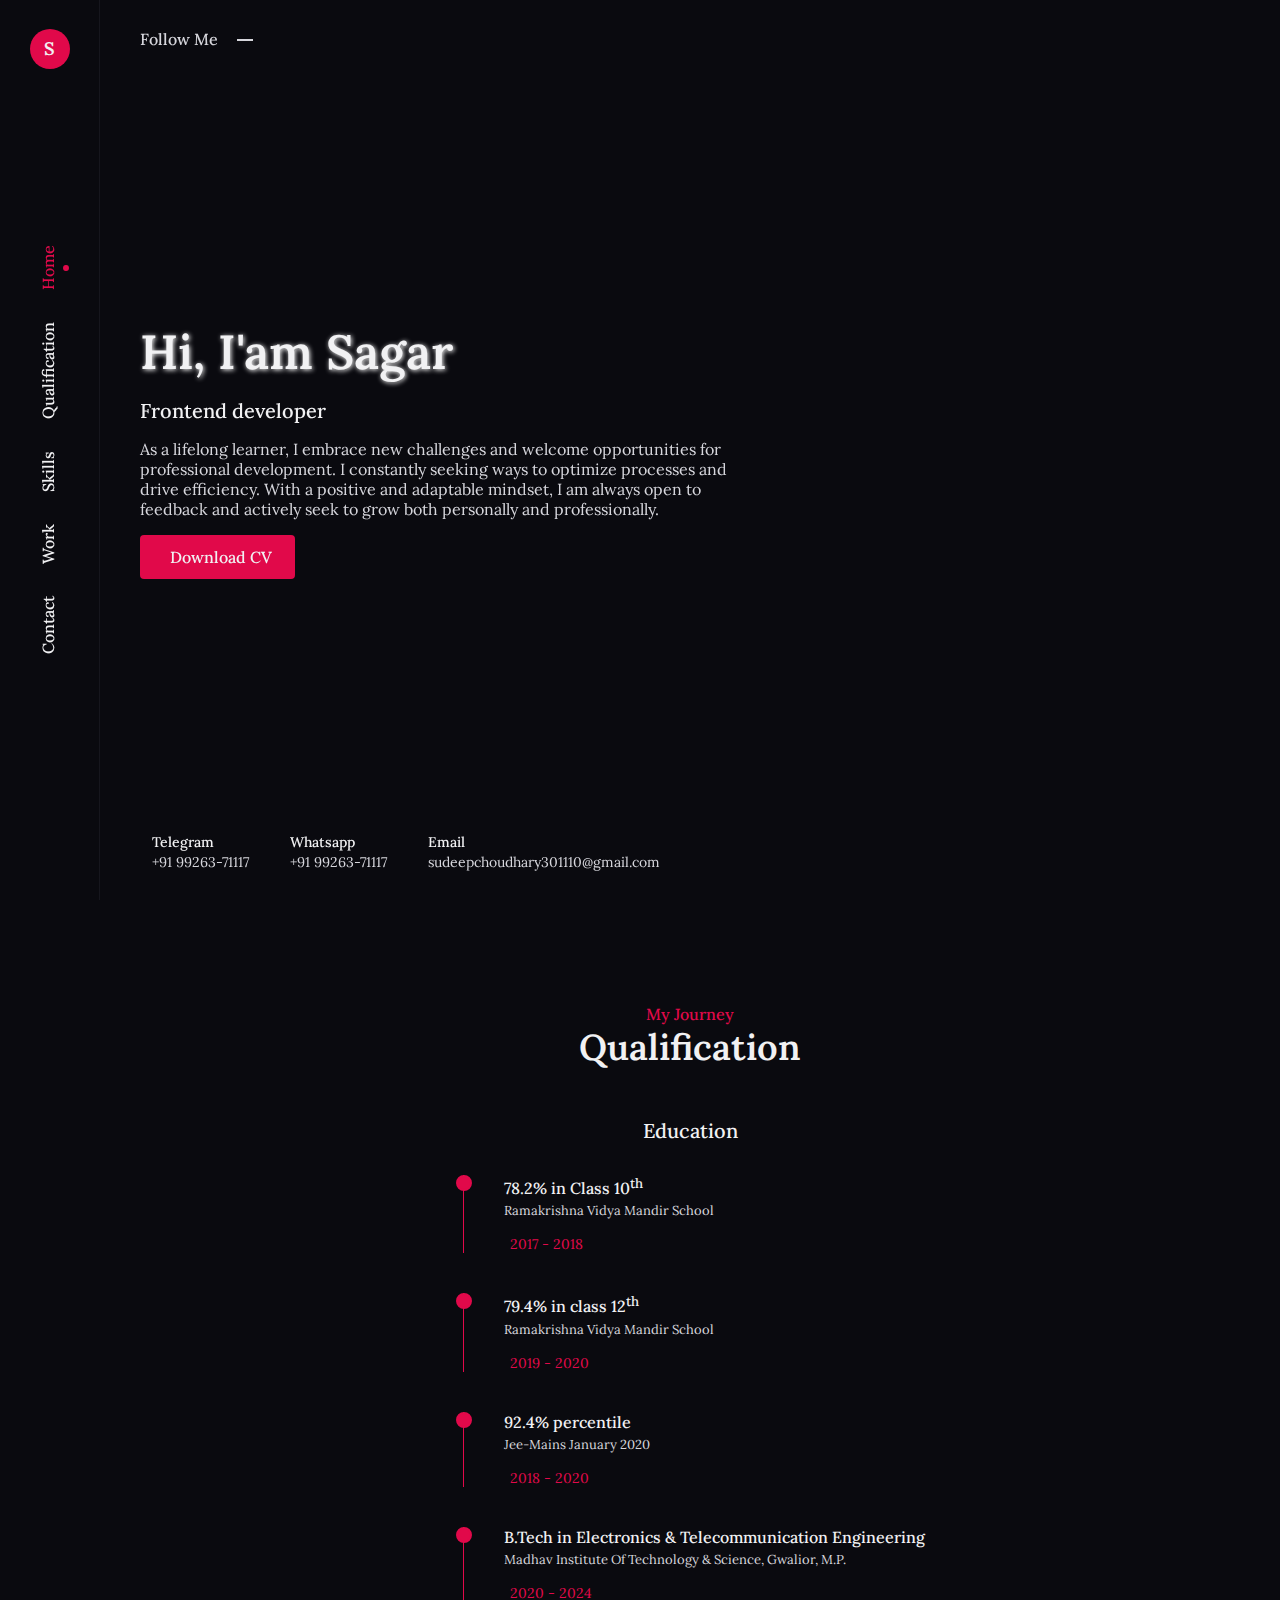
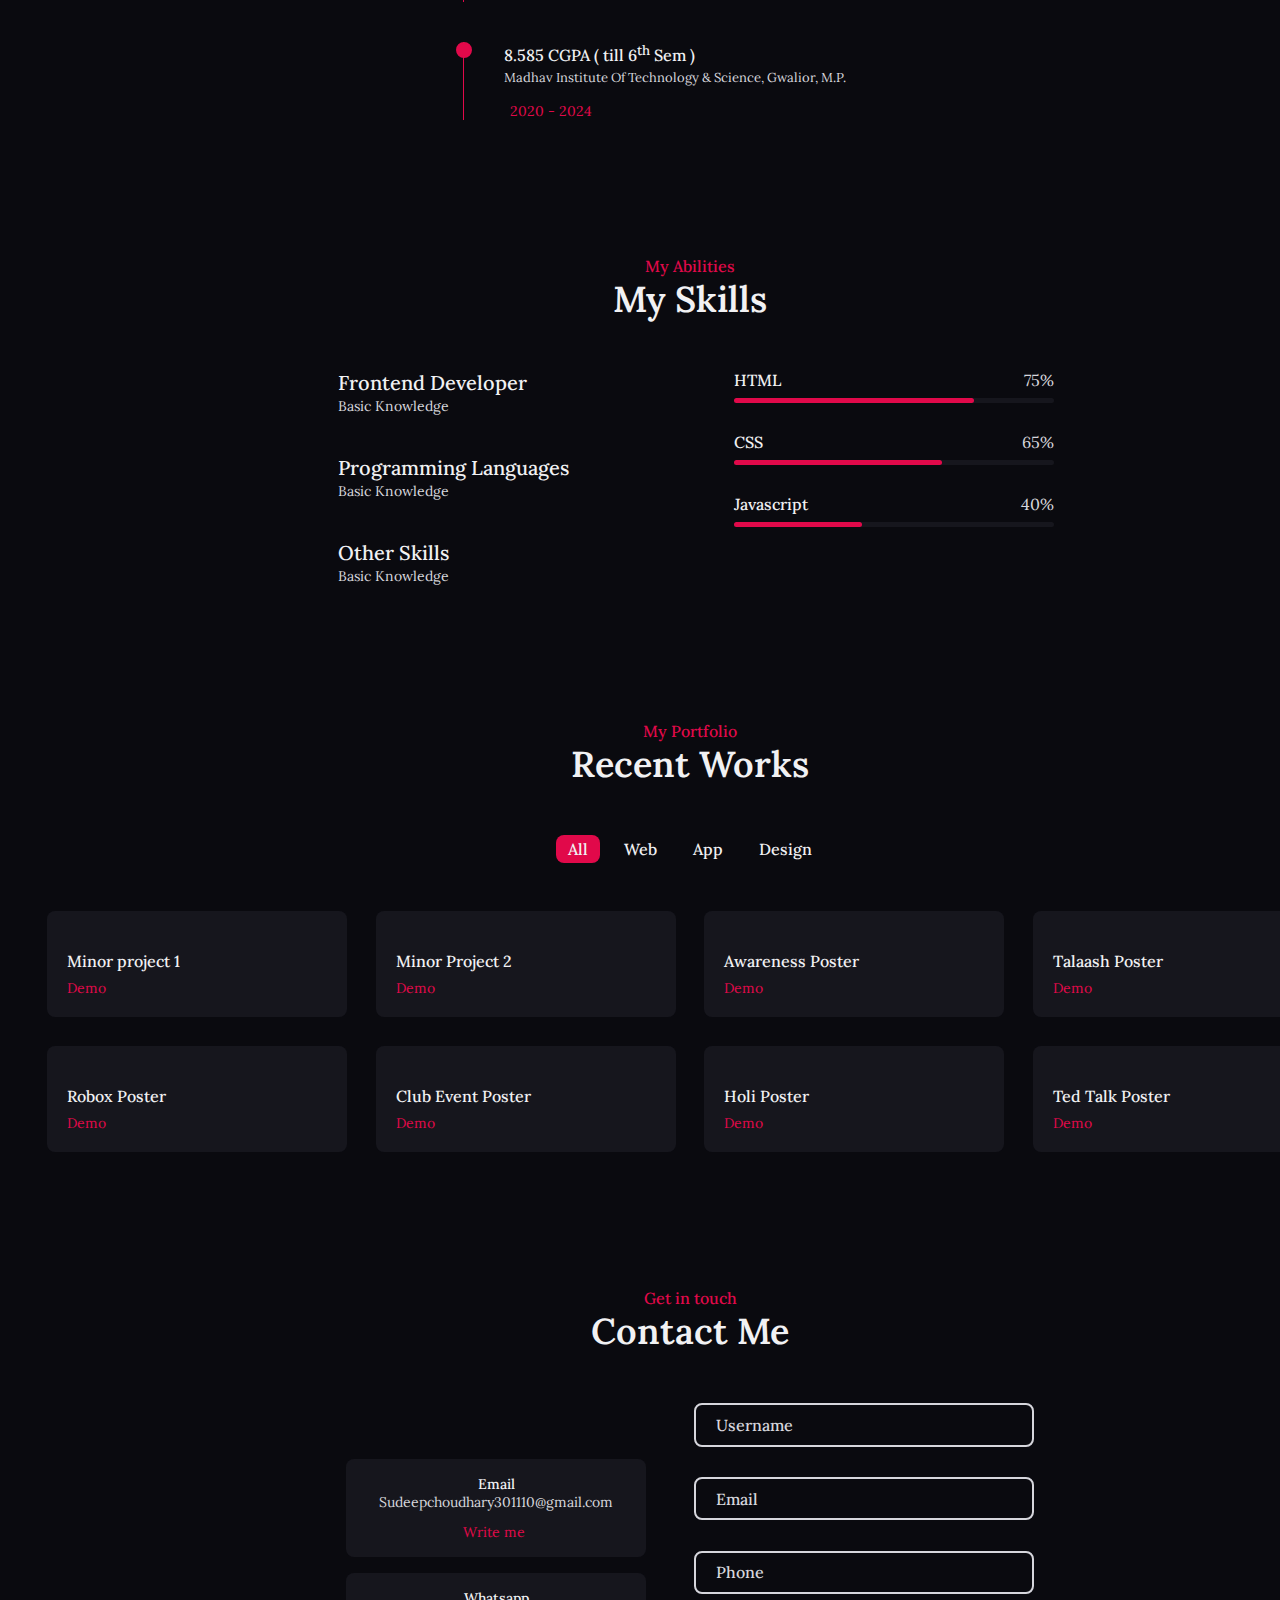
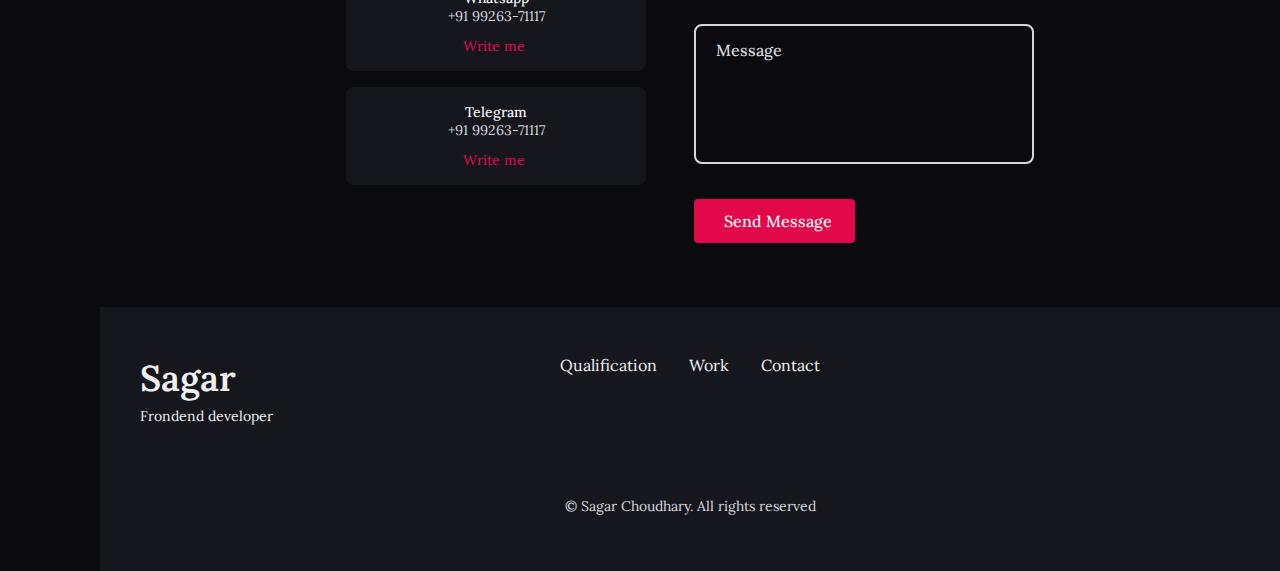
==== index.html @ cf7794a7 "added index.html" ====
<!DOCTYPE html>
<html lang="en">

<head>
    <meta charset="UTF-8">
    <meta http-equiv="X-UA-Compatible" content="IE=edge">
    <meta name="viewport" content="width=device-width, initial-scale=1.0">
    <!--========== UNICONS ==========-->
    <link rel="stylesheet" href="https://unicons.iconscout.com/release/v4.0.0/css/line.css">

    <!--========== BOXICONS ==========-->
    <link href='https://unpkg.com/boxicons@2.1.1/css/boxicons.min.css' rel='stylesheet'>

    <!--========== SWIPER CSS ==========-->
    <link rel="stylesheet" href="swiper-bundle.min.css">

    <!--========== MAIN CSS ==========-->
    <link rel="stylesheet" href="style.css">

    <title> Sagar Choudhary </title>
</head>

<body>
    <!--========== SIDEBAR ==========-->
    <div class="nav__toggle" id="nav-toggle">
        <i class="uil uil-bars"></i>
    </div>
    <aside class="sidebar" id="sidebar">
        <nav class="nav">
            <div class="nav__logo">
                <a href="index.html" class="nav__logo-text">S</a>
            </div>

            <div class="nav__menu">
                <div class="menu">
                    <ul class="nav__list">
                        <li class="nav__item">
                            <a href="#home" class="nav__link active-link">Home</a>
                        </li>
                        <!-- <li>
                            <a href="#about" class="nav__link">About</a>
                        </li> -->
                        <li>
                            <a href="#Qualification" class="nav__link">Qualification</a>
                        </li>
                        <li>
                            <a href="#skills" class="nav__link">Skills</a>
                        </li>
                        <li>
                            <a href="#work" class="nav__link">Work</a>
                        </li>
                        <li>    
                            <a href="#contact" class="nav__link">Contact</a>
                        </li>

                    </ul>
                </div>
            </div>

            <div class="btn__share">
                <i class="uil uil-share-alt social__share"></i>
            </div>

            <div class="nav__close" id="nav-close">
                <i class="uil uil-times"></i>
            </div>
        </nav>
    </aside>

    <!--========== MAIN ==========-->
    <main class="main">
        <!--===== Home =====-->
        <section class="home" id="home">
            <div class="home__container container grid">
                <div class="home__social">
                    <span class="home__social-follow">Follow Me</span>
                    <div class="home__social-links">
                        <a href="https://www.facebook.com/"  target="_blank" class="home__social-link"><i class="uil uil-facebook-f"></i></a>

                        <a href="https://www.instagram.com/"  target="_blank" class="home__social-link"><i class="uil uil-instagram"></i></a>

                        <a href="https://twitter.com/"  target="_blank" class="home__social-link"><i class="uil uil-twitter-alt"></i></a>
                        
                        <a href="https://www.linkedin.com/"  target="_blank" class="home__social-link"><i class="uil uil-linkedin-alt"></i></a>
                    </div>
                </div>

                <img src="images/Sagar-img.png" alt="" class="home__img">

                <div class="home__data">
                    <h1 class="home__title">Hi, I'am Sagar</h1>
                    <h3 class="home__subtitle">Frontend developer</h3>
                    <p class="home__description">As a lifelong learner, I embrace new challenges and welcome opportunities for professional development. I constantly seeking ways to optimize processes and drive efficiency. With a positive and adaptable mindset, I am always open to feedback and actively seek to grow both personally and professionally.</p>
                    <a href="images/Sagar-img.png" class="button" download=""><i class="uil uil-user button__icon"></i>
                    Download CV
                    </a>
                </div>

                <div class="my__info">
                    <div class="info__item">
                        <i class="uil uil-telegram-alt info__icon"></i>

                        <div>
                            <h3 class="info__title">Telegram</h3>
                            <span class="info__subtitle">+91 99263-71117</span>
                        </div>
                    </div>

                    <div class="info__item">
                        <i class="uil uil-whatsapp info__icon"></i>

                        <div>
                            <h3 class="info__title">Whatsapp</h3>
                            <span class="info__subtitle">+91 99263-71117</span>
                        </div>
                    </div>

                    <div class="info__item">
                        <i class="uil uil-envelope-edit  info__icon"></i>

                        <div>
                            <h3 class="info__title">Email</h3>
                            <span class="info__subtitle">sudeepchoudhary301110@gmail.com</span>
                        </div>
                    </div>
                </div>
            </div>
        </section>

        <!--===== About =====-->
        <!-- <section class="about section" id="about">
            <h2 data-heading="my Intro" class="section__title">About Me</h2>

            <div class="about__container container grid">
                <img src="images/sagar-about-img.png" alt="" class="about__img">

                <div class="about__data">
                    <h3 class="about__heading">Hi, I'm Sagar Choudhary, Based in Gwalior</h3>
                    <p class="about__description">Web developer, with extensive knowledge and years of experience, working in web technologies and Ui / Ux design, delivering quality work.</p>
                    <div class="about__info grid">
                        <div class="about__box">
                            <i class="uil uil-award about__icon"></i>
                            <h3 class="about__title">Experience</h3>
                            <span class="about__subtitle">8+ Years</span>
                        </div>

                        <div class="about__box">
                            <i class="uil uil-suitcase-alt about__icon"></i>
                            <h3 class="about__title">Completed</h3>
                            <span class="about__subtitle">48 + Projects</span>
                        </div>

                        <div class="about__box">
                            <i class="uil uil-headphones-alt about__icon"></i>
                            <h3 class="about__title">Support</h3>
                            <span class="about__subtitle">Online 24/7</span>
                        </div>
                    </div>

                    <a href="#contact" class="button"><i class="uil uil-navigator button__icon"></i>
                        Contact Me
                    </a>
                </div>
            </div>
        </section> -->

        <!--===== Qualification =====-->
        <section class="qualification section" id="Qualification">
            <h2 data-heading="My Journey" class="section__title">Qualification</h2>

            <div class="qualification__container container grid">
                <div class="education">
                    <h3 class="qualification__title">
                        <i class="uil uil-graduation-cap"></i>Education
                    </h3>

                    <div class="timeline">
                        <div class="timeline__item">
                            <div class="circle__dot"></div>
                            <h3 class="timeline__title">78.2% in Class 10<sup>th</sup></h3>
                            <p class="timeline__text">Ramakrishna Vidya Mandir School</p>
                            <span class="timeline__date"><i class="uil uil-calendar-alt"></i>
                            2017 - 2018</span>
                        </div>

                        <div class="timeline__item">
                            <div class="circle__dot"></div>
                            <h3 class="timeline__title">79.4% in class 12<sup>th</sup></h3>
                            <p class="timeline__text">Ramakrishna Vidya Mandir School</p>
                            <span class="timeline__date"><i class="uil uil-calendar-alt"></i>
                            2019 - 2020</span>
                        </div>

                        <div class="timeline__item">
                            <div class="circle__dot"></div>
                            <h3 class="timeline__title">92.4% percentile</h3>
                            <p class="timeline__text">Jee-Mains January 2020</p>
                            <span class="timeline__date"><i class="uil uil-calendar-alt"></i>
                            2018 - 2020</span>
                        </div>
                        
                        <div class="timeline__item">
                            <div class="circle__dot"></div>
                            <h3 class="timeline__title">B.Tech in Electronics & Telecommunication Engineering</h3>
                            <p class="timeline__text">Madhav Institute Of Technology & Science, Gwalior, M.P.</p>
                            <span class="timeline__date"><i class="uil uil-calendar-alt"></i>
                            2020 - 2024</span>
                        </div>

                        <div class="timeline__item">
                            <div class="circle__dot"></div>
                            <h3 class="timeline__title">8.585 CGPA ( till 6<sup>th</sup> Sem )</h3>
                            <p class="timeline__text">Madhav Institute Of Technology & Science, Gwalior, M.P.</p>
                            <span class="timeline__date"><i class="uil uil-calendar-alt"></i>
                            2020 - 2024</span>
                        </div>

                    </div>
                </div>

                <!-- <div class="experience">
                    <h3 class="qualification__title">
                        <i class="uil uil-suitcase-alt"></i>Experience
                    </h3>

                    <div class="timeline">
                        <div class="timeline__item">
                            <div class="circle__dot"></div>
                            <h3 class="timeline__title">Copalopa Inc. (Sometown, NJ)</h3>
                            <p class="timeline__text">Lead / Senior UX Designer</p>
                            <span class="timeline__date"><i class="uil uil-calendar-alt"></i>
                            2022 - Present</span>
                        </div>

                        <div class="timeline__item">
                            <div class="circle__dot"></div>
                            <h3 class="timeline__title">Copalopa Inc. (Sometown, NJ)</h3>
                            <p class="timeline__text">Lead / Senior UX Designer</p>
                            <span class="timeline__date"><i class="uil uil-calendar-alt"></i>
                            2013 - 2018</span>
                        </div>

                        <div class="timeline__item">
                            <div class="circle__dot"></div>
                            <h3 class="timeline__title">Copalopa Inc. (Sometown, NJ)</h3>
                            <p class="timeline__text">Lead / Senior UX Designer</p>
                            <span class="timeline__date"><i class="uil uil-calendar-alt"></i>
                            2013 - 2015</span>
                        </div>
                    </div>
                </div> -->

                <!-- <div class="experience">
                    <h3 class="qualification__title">
                        <i class="uil uil-suitcase-alt"></i>Experience
                    </h3>

                    <div class="timeline">
                        <div class="timeline__item">
                            <div class="circle__dot"></div>
                            <h3 class="timeline__title">Copalopa Inc. (Sometown, NJ)</h3>
                            <p class="timeline__text">Lead / Senior UX Designer</p>
                            <span class="timeline__date"><i class="uil uil-calendar-alt"></i>
                            2022 - Present</span>
                        </div>

                        <div class="timeline__item">
                            <div class="circle__dot"></div>
                            <h3 class="timeline__title">Copalopa Inc. (Sometown, NJ)</h3>
                            <p class="timeline__text">Lead / Senior UX Designer</p>
                            <span class="timeline__date"><i class="uil uil-calendar-alt"></i>
                            2013 - 2018</span>
                        </div>

                        <div class="timeline__item">
                            <div class="circle__dot"></div>
                            <h3 class="timeline__title">Copalopa Inc. (Sometown, NJ)</h3>
                            <p class="timeline__text">Lead / Senior UX Designer</p>
                            <span class="timeline__date"><i class="uil uil-calendar-alt"></i>
                            2013 - 2015</span>
                        </div>
                    </div>
                </div> -->
            </div>
        </section>

        <!--===== Skills =====-->
        <section class="skills section" id="skills">
            <h2 data-heading="My Abilities" class="section__title">My Skills</h2>

            <div class="skills__container container grid">
                <div class="skills__tabs">
                    <div class="skills__header skills__active" data-target="#frontend">
                        <i class="uil uil-brackets-curly skills__icon"></i>
                        <div>
                            <h1 class="skills__title">Frontend Developer</h1>
                            <span class="skills__subtitle">Basic Knowledge</span>
                        </div>

                        <i class="uil uil-angle-down skills__arrow"></i>
                    </div>

                    <div class="skills__header" data-target="#design">
                        <i class="uil uil-swatchbook skills__icon"></i>
                        <div>
                            <h1 class="skills__title">Programming Languages</h1>
                            <span class="skills__subtitle">Basic Knowledge</span>
                        </div>

                        <i class="uil uil-angle-down skills__arrow"></i>
                    </div>

                    <div class="skills__header" data-target="#backend">
                        <i class="uil uil-server-network skills__icon"></i>
                        <div>
                            <h1 class="skills__title">Other Skills</h1>
                            <span class="skills__subtitle">Basic Knowledge</span>
                        </div>

                        <i class="uil uil-angle-down skills__arrow"></i>
                    </div>
                </div>

                <div class="skills__content">
                    <div class="skills__group skills__active" data-content id="frontend">
                        <div class="skills__list grid">
                            <div class="skills__data">
                                <div class="skills__titles">
                                    <h3 class="skills__name">HTML</h3>
                                    <span class="skills__number">75%</span>
                                </div>

                                <div class="skills__bar">
                                    <span class="skills__percentage" style="width: 75%;"></span>
                                </div>
                            </div>

                            <div class="skills__data">
                                <div class="skills__titles">
                                    <h3 class="skills__name">CSS</h3>
                                    <span class="skills__number">65%</span>
                                </div>

                                <div class="skills__bar">
                                    <span class="skills__percentage" style="width: 65%;"></span>
                                </div>
                            </div>

                            <div class="skills__data">
                                <div class="skills__titles">
                                    <h3 class="skills__name">Javascript</h3>
                                    <span class="skills__number">40%</span>
                                </div>

                                <div class="skills__bar">
                                    <span class="skills__percentage" style="width: 40%;"></span>
                                </div>
                            </div>

                        </div>
                    </div>

                    <div class="skills__group" data-content id="design">
                        <div class="skills__list grid">
                            <div class="skills__data">
                                <div class="skills__titles">
                                    <h3 class="skills__name">C++</h3>
                                    <span class="skills__number">75%</span>
                                </div>

                                <div class="skills__bar">
                                    <span class="skills__percentage" style="width: 75%;"></span>
                                </div>
                            </div>
                            
                            <div class="skills__data">
                                <div class="skills__titles">
                                    <h3 class="skills__name">Python</h3>
                                    <span class="skills__number">40%</span>
                                </div>

                                <div class="skills__bar">
                                    <span class="skills__percentage" style="width: 40%;"></span>
                                </div>
                            </div>

                            <div class="skills__data">
                                <div class="skills__titles">
                                    <h3 class="skills__name">Java</h3>
                                    <span class="skills__number">30%</span>
                                </div>

                                <div class="skills__bar">
                                    <span class="skills__percentage" style="width: 30%;"></span>
                                </div>
                            </div>

                        </div>
                    </div>

                    <div class="skills__group" data-content id="backend">
                        <div class="skills__list grid">
                            <div class="skills__data">
                                <div class="skills__titles">
                                    <h3 class="skills__name">Photoshop</h3>
                                    <span class="skills__number">65%</span>
                                </div>

                                <div class="skills__bar">
                                    <span class="skills__percentage" style="width: 65%;"></span>
                                </div>
                            </div>

                            <div class="skills__data">
                                <div class="skills__titles">
                                    <h3 class="skills__name">SQL</h3>
                                    <span class="skills__number">80%</span>
                                </div>

                                <div class="skills__bar">
                                    <span class="skills__percentage" style="width: 80%;"></span>
                                </div>
                            </div>

                            <div class="skills__data">
                                <div class="skills__titles">
                                    <h3 class="skills__name">Graphic Designing</h3>
                                    <span class="skills__number">90%</span>
                                </div>

                                <div class="skills__bar">
                                    <span class="skills__percentage" style="width: 90%;"></span>
                                </div>
                            </div>

                            <div class="skills__data">
                                <div class="skills__titles">
                                    <h3 class="skills__name">Microsoft Word, Powerpoint</h3>
                                    <span class="skills__number">80%</span>
                                </div>

                                <div class="skills__bar">
                                    <span class="skills__percentage" style="width: 80%;"></span>
                                </div>
                            </div>

                            <div class="skills__data">
                                <div class="skills__titles">
                                    <h3 class="skills__name">Microsoft Excel</h3>
                                    <span class="skills__number">85%</span>
                                </div>

                                <div class="skills__bar">
                                    <span class="skills__percentage" style="width: 85%;"></span>
                                </div>
                            </div>
                        </div>
                    </div>
                </div>
            </div>
        </section>

        <!--===== Work =====-->
        <section class="work section" id="work">
            <h2 data-heading="My Portfolio" class="section__title">Recent Works</h2>

            <div class="work__filters">
                <span class="work__item active-work" data-filter="all">All</span>
                <span class="work__item" data-filter=".web">Web</span>
                <span class="work__item" data-filter=".app">App</span>
                <span class="work__item" data-filter=".design">Design</span>
            </div>

            <div class="work__container container grid">
                <div class="work__card mix web">
                    <img src="images/client1.jpg" alt="" class="work__img">
                    <h3 class="work__title">Minor project 1</h3>
                    <span class="work__button">Demo
                        <i class="uil uil-arrow-right work__button-icon"></i>
                    </span>

                    <div class="portfolio__item-details">
                        <h3 class="details__title">Mobile app landing design & app maintain</h3>
                        <p class="details__description">Lorem ipsum dolor sit amet consectetur adipisicing elit. Accusantium nihil quidem totam.</p>
                        <ul class="details__info">
                            <li>Created - <span>4 Dec 2020</span></li>
                            <li>Technologies - <span>HTML CSS</span></li>
                            <li>Role - <span>Frontend</span></li>
                            <li>View - <span><a href="#">www.domain.com</a></span></li>
                        </ul>
                    </div>
                </div>

                <div class="work__card mix design">
                    <img src="images/client2.jpg" alt="" class="work__img">
                    <h3 class="work__title">Minor Project 2</h3>
                    <span class="work__button">Demo
                        <i class="uil uil-arrow-right work__button-icon"></i>
                    </span>

                    <div class="portfolio__item-details">
                        <h3 class="details__title">Mobile app landing design & app maintain</h3>
                        <p class="details__description">Lorem ipsum dolor sit amet consectetur adipisicing elit. Accusantium nihil quidem totam.</p>
                        <ul class="details__info">
                            <li>Created - <span>4 Dec 2020</span></li>
                            <li>Technologies - <span>HTML CSS</span></li>
                            <li>Role - <span>Frontend</span></li>
                            <li>View - <span><a href="#">www.domain.com</a></span></li>
                        </ul>
                    </div>
                </div>
                
                <div class="work__card mix web">
                    <img src="images/canva/Awarness_poster.png" alt="" class="work__img">
                    <h3 class="work__title">Awareness Poster</h3>
                    <span class="work__button">Demo
                        <i class="uil uil-arrow-right work__button-icon"></i>
                    </span>

                    <div class="portfolio__item-details">
                        <h3 class="details__title">The services provide for design</h3>
                        <p class="details__description">Lorem ipsum dolor sit amet consectetur adipisicing elit. Accusantium nihil quidem totam.</p>
                        <ul class="details__info">
                            <li>Created - <span>4 Dec 2020</span></li>
                            <li>Technologies - <span>HTML CSS</span></li>
                            <li>Role - <span>Frontend</span></li>
                            <li>View - <span><a href="#">www.domain.com</a></span></li>
                        </ul>
                    </div>
                </div>

                <div class="work__card mix app">
                    <img src="images/canva/talash_poster.png" alt="" class="work__img">
                    <h3 class="work__title">Talaash Poster</h3>
                    <span class="work__button">Demo
                        <i class="uil uil-arrow-right work__button-icon"></i>
                    </span>

                    <div class="portfolio__item-details">
                        <h3 class="details__title">Mobile app landing design & app maintain</h3>
                        <p class="details__description">Lorem ipsum dolor sit amet consectetur adipisicing elit. Accusantium nihil quidem totam.</p>
                        <ul class="details__info">
                            <li>Created - <span>4 Dec 2020</span></li>
                            <li>Technologies - <span>HTML CSS</span></li>
                            <li>Role - <span>Frontend</span></li>
                            <li>View - <span><a href="#">www.domain.com</a></span></li>
                        </ul>
                    </div>
                </div>

                <div class="work__card mix design">
                    <img src="images/canva/robox_poster.png" alt="" class="work__img">
                    <h3 class="work__title">Robox Poster</h3>
                    <span class="work__button">Demo
                        <i class="uil uil-arrow-right work__button-icon"></i>
                    </span>

                    <div class="portfolio__item-details">
                        <h3 class="details__title">Mobile app landing design & app maintain</h3>
                        <p class="details__description">Lorem ipsum dolor sit amet consectetur adipisicing elit. Accusantium nihil quidem totam.</p>
                        <ul class="details__info">
                            <li>Created - <span>4 Dec 2020</span></li>
                            <li>Technologies - <span>HTML CSS</span></li>
                            <li>Role - <span>Frontend</span></li>
                            <li>View - <span><a href="#">www.domain.com</a></span></li>
                        </ul>
                    </div>
                </div>

                <div class="work__card mix app">
                    <img src="images/canva/poster1.png" alt="" class="work__img">
                    <h3 class="work__title">Club Event Poster</h3>
                    <span class="work__button">Demo
                        <i class="uil uil-arrow-right work__button-icon"></i>
                    </span>

                    <div class="portfolio__item-details">
                        <h3 class="details__title">Mobile app landing design & app maintain</h3>
                        <p class="details__description">Lorem ipsum dolor sit amet consectetur adipisicing elit. Accusantium nihil quidem totam.</p>
                        <ul class="details__info">
                            <li>Created - <span>4 Dec 2020</span></li>
                            <li>Technologies - <span>HTML CSS</span></li>
                            <li>Role - <span>Frontend</span></li>
                            <li>View - <span><a href="#">www.domain.com</a></span></li>
                        </ul>
                    </div>
                </div>

                <div class="work__card mix web">
                    <img src="images/canva/Happy Holi.png" alt="" class="work__img">
                    <h3 class="work__title">Holi Poster</h3>
                    <span class="work__button">Demo
                        <i class="uil uil-arrow-right work__button-icon"></i>
                    </span>

                    <div class="portfolio__item-details">
                        <h3 class="details__title">Mobile app landing design & app maintain</h3>
                        <p class="details__description">Lorem ipsum dolor sit amet consectetur adipisicing elit. Accusantium nihil quidem totam.</p>
                        <ul class="details__info">
                            <li>Created - <span>4 Dec 2020</span></li>
                            <li>Technologies - <span>HTML CSS</span></li>
                            <li>Role - <span>Frontend</span></li>
                            <li>View - <span><a href="#">www.domain.com</a></span></li>
                        </ul>
                    </div>
                </div>

                <div class="work__card mix design">
                    <img src="images/canva/Ted_talk_poster.png" alt="" class="work__img">
                    <h3 class="work__title">Ted Talk Poster</h3>
                    <span class="work__button">Demo
                        <i class="uil uil-arrow-right work__button-icon"></i>
                    </span>

                    <div class="portfolio__item-details">
                        <h3 class="details__title">Mobile app landing design & app maintain</h3>
                        <p class="details__description">Lorem ipsum dolor sit amet consectetur adipisicing elit. Accusantium nihil quidem totam.</p>
                        <ul class="details__info">
                            <li>Created - <span>4 Dec 2020</span></li>
                            <li>Technologies - <span>HTML CSS</span></li>
                            <li>Role - <span>Frontend</span></li>
                            <li>View - <span><a href="#">www.domain.com</a></span></li>
                        </ul>
                    </div>
                </div>

            </div>
        </section>

        <!--======= Portfolio Popup ========-->
        <div class="portfolio__popup">
            <div class="portfolio__popup-inner">
                <div class="portfolio__popup-content grid">
                    <span class="portfolio__popup-close">
                        <i class="uil uil-times"></i>
                    </span>
                    <div class="pp__thumbnail">
                        <img src="images/work-2.webp" alt="" class="portfolio__popup-img">
                    </div>
                    <div class="portfolio__popup-info">
                        <div class="portfolio__popup-subtitle">Featured - <span>Design</span></div>

                        <div class="portfolio__popup-body">
                            <h3 class="details__title">The services provide for design</h3>
                            <p class="details__description">Lorem ipsum dolor sit amet consectetur adipisicing elit. Accusantium nihil quidem totam.</p>
                            <ul class="details__info">
                                <li>Created - <span>4 Dec 2020</span></li>
                                <li>Technologies - <span>HTML CSS</span></li>
                                <li>Role - <span>Frontend</span></li>
                                <li>View - <span><a href="#">www.domain.com</a></span></li>
                            </ul>
                        </div>
                    </div>
                </div>
            </div>
        </div>
        
        <!--===== Services =====-->
        <!-- <section class="services section" id="services">
            <h2 data-heading="Services" class="section__title">What I Offer</h2>

            <div class="services__container container grid">
                <div class="services__content">
                    <div>
                        <i class="uil uil-web-grid services__icon"></i>
                        <h3 class="services__title">Web <br> Designer</h3>
                    </div>

                    <span class="services__button">
                        View More <i class="uil uil-arrow-right services__button-icon"></i>
                    </span>

                    <div class="services__modal">
                        <div class="services__modal-content">
                            <i class="uil uil-times services__modal-close"></i>

                            <h3 class="services__modal-title">Web Designer</h3>
                            <p class="services__modal-description">Services with more than 3 years of experience. Providing quality work to clients and companies.
                            </p>

                            <ul class="services__modal-service grid">
                                <li class="services__modal-service">
                                    <i class="uil uil-check-circle services__modal-icon"></i>
                                    <p class="services__modal-info">I develop the user interface.</p>
                                </li>
                                <li class="services__modal-service">
                                    <i class="uil uil-check-circle services__modal-icon"></i>
                                    <p class="services__modal-info">Web page development</p>
                                </li>
                                <li class="services__modal-service">
                                    <i class="uil uil-check-circle services__modal-icon"></i>
                                    <p class="services__modal-info">I create UX element interactions.</p>
                                </li>
                                <li class="services__modal-service">
                                    <i class="uil uil-check-circle services__modal-icon"></i>
                                    <p class="services__modal-info">I position your company brand.</p>
                                </li>
                                <li class="services__modal-service">
                                    <i class="uil uil-check-circle services__modal-icon"></i>
                                    <p class="services__modal-info">Design and mockups of products for companies.</p>
                                </li>
                            </ul>
                        </div>
                    </div>
                </div>

                <div class="services__content">
                    <div>
                        <i class="uil uil-arrow services__icon"></i>
                        <h3 class="services__title">UI / UX <br> Designer</h3>
                    </div>

                    <span class="services__button">
                        View More <i class="uil uil-arrow-right services__button-icon"></i>
                    </span>

                    <div class="services__modal">
                        <div class="services__modal-content">
                            <i class="uil uil-times services__modal-close"></i>

                            <h3 class="services__modal-title">UI / UX Designer</h3>
                            <p class="services__modal-description">Services with more than 3 years of experience. Providing quality work to clients and companies.
                            </p>

                            <ul class="services__modal-service grid">
                                <li class="services__modal-service">
                                    <i class="uil uil-check-circle services__modal-icon"></i>
                                    <p class="services__modal-info">I develop the user interface.</p>
                                </li>
                                <li class="services__modal-service">
                                    <i class="uil uil-check-circle services__modal-icon"></i>
                                    <p class="services__modal-info">Web page development</p>
                                </li>
                                <li class="services__modal-service">
                                    <i class="uil uil-check-circle services__modal-icon"></i>
                                    <p class="services__modal-info">I create UX element interactions.</p>
                                </li>
                                <li class="services__modal-service">
                                    <i class="uil uil-check-circle services__modal-icon"></i>
                                    <p class="services__modal-info">I position your company brand.</p>
                                </li>
                                <li class="services__modal-service">
                                    <i class="uil uil-check-circle services__modal-icon"></i>
                                    <p class="services__modal-info">Design and mockups of products for companies.</p>
                                </li>
                            </ul>
                        </div>
                    </div>
                </div>

                <div class="services__content">
                    <div>
                        <i class="uil uil-edit services__icon"></i>
                        <h3 class="services__title">Branding <br> Designer</h3>
                    </div>

                    <span class="services__button">
                        View More <i class="uil uil-arrow-right services__button-icon"></i>
                    </span>

                    <div class="services__modal">
                        <div class="services__modal-content">
                            <i class="uil uil-times services__modal-close"></i>

                            <h3 class="services__modal-title">Branding Designer</h3>
                            <p class="services__modal-description">Services with more than 3 years of experience. Providing quality work to clients and companies.
                            </p>

                            <ul class="services__modal-service grid">
                                <li class="services__modal-service">
                                    <i class="uil uil-check-circle services__modal-icon"></i>
                                    <p class="services__modal-info">I develop the user interface.</p>
                                </li>
                                <li class="services__modal-service">
                                    <i class="uil uil-check-circle services__modal-icon"></i>
                                    <p class="services__modal-info">Web page development</p>
                                </li>
                                <li class="services__modal-service">
                                    <i class="uil uil-check-circle services__modal-icon"></i>
                                    <p class="services__modal-info">I create UX element interactions.</p>
                                </li>
                                <li class="services__modal-service">
                                    <i class="uil uil-check-circle services__modal-icon"></i>
                                    <p class="services__modal-info">I position your company brand.</p>
                                </li>
                                <li class="services__modal-service">
                                    <i class="uil uil-check-circle services__modal-icon"></i>
                                    <p class="services__modal-info">Design and mockups of products for companies.</p>
                                </li>
                            </ul>
                        </div>
                    </div>
                </div>
            </div>
        </section> -->

        <!--===== Testimonials =====-->
        
        
        <!--===== Contact =====-->
        <section class="contact section" id="contact">
            <h2 data-heading="Get in touch" class="section__title">Contact Me</h2>

            <div class="contact__container container grid">
                <div class="contact__content">
                    <div class="contact__info">

                        <div class="contact__card">
                            <i class="uil uil-envelope-edit contact__card-icon"></i>
                            <h3 class="contact__card-title">Email</h3>
                            <span class="contact__card-data">Sudeepchoudhary301110@gmail.com</span>
                            <span class="contact__button">
                                Write me <i class="uil uil-arrow-right contact__button-icon"></i>
                            </span>
                            
                        </div>

                        <div class="contact__card">
                            <i class="uil uil-whatsapp contact__card-icon"></i>
                            <h3 class="contact__card-title">Whatsapp</h3>
                            <span class="contact__card-data">+91 99263-71117</span>
                            <span class="contact__button">
                                Write me <i class="uil uil-arrow-right contact__button-icon"></i>
                            </span>
                        </div>

                        <div class="contact__card">
                            <i class="uil uil-telegram-alt contact__card-icon"></i>
                            <h3 class="contact__card-title">Telegram</h3>
                            <span class="contact__card-data">+91 99263-71117</span>
                            <span class="contact__button">
                                Write me <i class="uil uil-arrow-right contact__button-icon"></i>
                            </span>
                        </div>

                    </div>
                </div>
                
                <div class="contact__content">
                    <form action="" class="contact__form">
                        <div class="input__container">
                                <input type="text" class="input">
                                <label for="">Username</label>
                                <span>Username</span>
                        </div>

                        <div class="input__container">
                                <input type="email" class="input">
                                <label for="">Email</label>
                                <span>Email</span>
                        </div>

                        <div class="input__container">
                                <input type="tel" class="input">
                                <label for="">Phone</label>
                                <span>Phone</span>
                        </div>

                        <div class="input__container textarea">
                                <textarea name="" id="" class="input"></textarea>
                                <label for="">Message</label>
                                <span>Message</span>
                        </div>

                        <button type="submit" class="button"><i class="uil uil-navigator button__icon"></i>
                            Send Message
                        </button>
                    </form>
                </div>
            </div>
        </section>

        <!--===== FOOTER =====-->
        <div class="footer">
            <div class="footer__bg">
                <div class="footer__container container grid">
                    <div>
                        <h1 class="footer__title">Sagar</h1>
                        <span class="footer__subtitle">Frondend developer</span>
                    </div>

                    <ul class="footer__links">
                        <li>
                            <a href="#Qualification" class="footer__link">Qualification</a>
                        </li>
                        <li>
                            <a href="#work" class="footer__link">Work</a>
                        </li>
                        <li>
                            <a href="#contact" class="footer__link">Contact</a>
                        </li>
                    </ul>

                    <div class="footer__socials">
                        <a href="https://www.facebook.com/"  target="_blank" class="footer__social"><i class="uil uil-facebook-f"></i></a>

                        <a href="https://www.instagram.com/"  target="_blank" class="footer__social"><i class="uil uil-instagram"></i></a>

                        <a href="https://twitter.com/"  target="_blank" class="footer__social"><i class="uil uil-twitter-alt"></i></a>
                        
                        <a href="https://www.linkedin.com/"  target="_blank" class="footer__social"><i class="uil uil-linkedin-alt"></i></a>
                    </div>
                </div>

                <p class="footer__copy">&#169; Sagar Choudhary. All rights reserved</p>
            </div>
        </div>

    </main>

    <!--========== SCROLL UP ==========-->
    

    <!--========== MIXITUP FILTER ==========-->
    <script src="mixitup.min.js"></script>

    <!--========== SWIPER JS ==========-->
    <script src="swiper-bundle.min.js"></script>

    <!--========== MAIN JS ==========-->
    <script src="main.js"></script>
</body>

</html>
---- style.css ----
/*=============== GOOGLE FONTS ===============*/
@import url('https://fonts.googleapis.com/css2?family=Poppins:wght@300;400;500;600&display=swap');

@import url('https://fonts.googleapis.com/css2?family=Lora:ital,wght@0,400;0,500;0,600;1,400;1,500;1,600&display=swap');

/*=============== VARIABLES CSS ===============*/
:root {
    /*===== Colors =====*/
    --hue-color:242;

    /* HSL Color Mode */
    --skin-color: hsl(342, 92%, 46%);
    /* --title-color: #222831; */
    --title-color: hsl(var(--hue-color), 8%, 95%);
    /* --text-color: #222831; */
    --text-color: hsl(var(--hue-color), 8%, 85%);
    /* --body-color: #EDCDBB; */
    --body-color: hsl(var(--hue-color), 19%, 5%);
    --box-color: hsl(var(--hue-color), 14%, 10%);
    --scroll-bar-color: hsl(var(--hue-color), 12%, 38%);
    --scroll-thumb-color: hsl(var(--hue-color), 12%, 26%);

    /*===== Font and Typography =====*/
    /* --body-font: 'Poppins', sans-serif; */
    --body-font: 'Lora', serif;
    /* font-family: 'Lora', serif; */

    /* .5rem = 8px, 1rem = 16px, 1.5rem = 24px ... */
    --biggest-font-size: 3rem;
    --h1-font-size: 2.25rem;
    --h2-font-size: 1.5rem;
    --h3-font-size: 1.25rem;
    --normal-font-size: 1rem;
    --small-font-size: .875rem;
    --smaller-font-size: .813rem;

    /*===== Font Weight =====*/
    --font-medium: 500;
    --font-bold: 600;

    /*===== Margenes Bottom =====*/
    --mb-0-25: .25rem;
    --mb-0-5: .5rem;
    --mb-0-75: .75rem;
    --mb-1: 1rem;
    --mb-1-5: 1.5rem;
    --mb-2: 2rem;
    --mb-2-5: 2.5rem;
    --mb-3: 3rem;

    /*===== Z Index =====*/
    --z-fixed: 10;
    --z-modal: 100;
}

/* Responsive Typography */
@media screen and (max-width: 1024px) {
    :root {
        --biggest-font-size: 2rem;
        --h1-font-size: 1.5rem;
        --h2-font-size: 1.25rem;
        --h3-font-size: 1.125rem;
        --normal-font-size: .938rem;
        --small-font-size: .813rem;
        --smaller-font-size: .75rem;
    }
}

/*=============== BASE ===============*/
*{
    margin: 0;
    padding: 0;
    box-sizing: border-box;
}

html{
    scroll-behavior: smooth;
}

body, button, input{
    font-family: var(--body-font);
    font-size: var(--normal-font-size);
}

body{
    background-color: var(--body-color);
    color: var(--text-color);
}

h1, h2, h3 {
    color: var(--title-color);
    font-weight: var(--font-bold);
}

ul {
    list-style: none;
}

a {
    text-decoration: none;
}

img {
    max-width: 100%;
    height: auto;
}

button {
    cursor: pointer;
}

button, input{
    border: none;
    outline: none;
}

/*=============== LAYOUT ===============*/
.container {
    max-width: 1250px;
    margin-left: auto;
    margin-right: auto;
}

.grid {
    display: grid;
}

/*=============== REUSABLE CSS CLASSES ===============*/
.section {
    padding: 6.5rem 0 2rem;
}

.section__title{
    text-align: center;
    font-size: var(--h1-font-size);
    margin-bottom: var(--mb-3);
}

.section__title::before {
    content: attr(data-heading);
    display: block;
    font-size: var(--normal-font-size);
    font-weight: var(--font-medium);
    color: var(--skin-color);
}

/*=============== SIDEBAR ===============*/
.sidebar {
    position: fixed;
    width: 100px;
    height: 100vh;
    background-color: var(--body-color);
    border-right: 1px solid var(--box-color);
    transition: .5s;
}

.nav__logo {
    position: absolute;
    left: 0;
    right: 0;
    top: 1.8rem;
    width: 40px;
    height: 40px;
    border-radius: 50%;
    background-color: var(--skin-color);
    text-align: center;
    margin: auto;
}

.nav__logo-text{
    font-size: 1.125rem;
    color: var(--title-color);
    font-weight: var(--font-bold);
    line-height: 40px;
}

.nav__menu{
    position: fixed;
    transform: rotate(-90deg) translateX(-100%);
    transform-origin: left top;
    width: 100vh;
}

.menu {
    display: flex;
}

.nav__list {
    display: flex;
    flex-direction: row-reverse;
    margin: -2px auto 0 auto;
}

.nav__link {
    float: right;
    height: 100%;
    line-height: 100px;
    padding: 0 1rem;
    color: var(--title-color);
    font-weight: var(--font-medium);
    position: relative;
    transition: .4s;
}

.btn__share {
    position: absolute;
    bottom: 1.8rem;
    left: 0;
    right: 0;
    text-align: center;
}

.social__share{
    font-size: 1.5rem;
}

.nav__toggle{
    height: 32px;
    width: 36px;
    cursor: pointer;
    position: fixed;
    right: 1.5rem;
    top: 2.5rem;
    font-size: 1.2rem;
    border-radius: .25rem;
    background-color: var(--skin-color);
    color: var(--title-color);
    display: none;
    justify-content: center;
    align-items: center;
}

.nav__close {
    font-size: 1.5rem;
    position: absolute;
    top: 1rem;
    right: 1.25rem;
    cursor: pointer;
    display: none;
}

/* Active Link */
.nav__link.active-link, .nav__link:hover {
    color: var(--skin-color);
}

.nav__link.active-link::after,.nav__link:hover::after {
    position: absolute;
    content: '';
    width: 6px;
    height: 6px;
    background-color: var(--skin-color);
    border-radius: 50%;
    bottom: 1.8rem;
    left: 0;
    right: 0;
    margin: auto;
}

/*=============== MAIN ===============*/
.main {
    margin-left: 100px;
}

/*===== Home Section =====*/
.home{
    background: url('images/Untitled\(2\).png');
    background-size: cover;
    height: 100vh;
    background-position: center center;
}

.home__container {
    position: relative;
    height: 100%;
    align-items: center;
}

.home__social{
    position: absolute;
    top: 1.8rem;
    left: 0;
    display: flex;
    align-items: center;
    column-gap: 3.5rem;
}

.home__social-follow{
    /* font-size: var(--normal-font-size); */
    font-weight: var(--font-medium);
    /* color: var(--text-color); */
    position: relative;
}

.home__social-follow::after {
    content: '';
    position: absolute;
    width: 1rem;
    height: 2px;
    background-color: var(--text-color);
    right: -45%;
    top: 50%;
}

.home__social-links {
    display: inline-flex;
    column-gap: 1rem;
}

.home__social-link {
    font-size: 1.08rem;
    color: var(--text-color);
    transition: .4s;
}

.home__social-link:hover{
    transform: translateY(.25rem);
}

.home__img{
    display: none;
    height: 100%;
    align-items: center;
}

.home__title {
    font-size: var(--biggest-font-size);
    text-shadow: 1px 1px 5px white;
    margin-bottom: var(--mb-1);
}

.home__subtitle {
    font-size: var(--h3-font-size);
    font-weight: var(--font-medium);
    margin-bottom: var(--mb-1);
}

.home__description{
    max-width: 600px;
    margin-bottom: var(--mb-1);
}

.my__info {
    display: flex;
    column-gap: 1.8rem;
    position: absolute;
    left: 0;
    bottom: 1.8rem;
}

.info__item {
    display: flex;
    align-items: center;
}

.info__title, .info__subtitle {
    font-size: var(--small-font-size);
}

.info__title {
    font-weight: var(--font-medium);
}

.info__icon {
    font-size: 1.8rem;
    color: var(--skin-color);
    margin-right: var(--mb-0-75);
}

/*===== Buttons =====*/
.button {
    display: inline-flex;
    align-items: center;
    column-gap: .5rem;
    background-color: var(--skin-color);
    color: var(--title-color);
    padding: .75rem 1.4rem;
    border-radius: .25rem;
    font-weight: var(--font-medium);
    position: relative;
    z-index: 1;
    /* transition: .4s; */
}

.button::after {
    position: absolute;
    content: '';
    left: 0;
    top: 0;
    width: 100%;
    height: 100%;
    background-color: #343a40;
    z-index: -1;
    transform-origin: center;
    transform: scale(0);
    border-radius: .25rem;
    transition: .3s;
}

.button:hover::after {
    transform: scale(1);
}

.button__icon {
    font-size: 1.25rem;
}

/*===== About Section =====*/
.about__container {
    grid-template-columns: repeat(2, 1fr);
    column-gap: 4rem;
    align-items: center;
}

.about__img {
    width: 480px;
    border-radius: 0.75rem;
    justify-self: center;
}

.about__heading {
    font-size: var(--h3-font-size);
    margin-bottom: var(--mb-0-75);
}

.about__description {
    text-align: justify;
    padding-right: 6rem;
    margin-bottom: var(--mb-2);
}

.about__info{
    grid-template-columns: repeat(3, 140px);
    column-gap: .5rem;
    margin-bottom: var(--mb-3);
}

.about__box{
    text-align: center;
    border-radius: .25rem;
    padding: 1rem 1.25rem;
    background-color: var(--box-color);
}

.about__icon {
    font-size: 1.5rem;
    color: var(--skin-color);
    margin-bottom: var(--mb-0-75);
}

.about__title {
    font-size: var(--small-font-size);
}

.about__subtitle {
    font-size: var(--smaller-font-size);
}

/*===== Qualification Section =====*/
.qualification__container {
    /* grid-template-columns: repeat (2, 350px); */
    column-gap: 3rem;
    justify-content: center;
}

.qualification__title {
    font-size: var(--h3-font-size);
    font-weight: var(--font-medium);
    margin-bottom: var(--mb-2);
    text-align: center;
    /* justify-content: center; */
    /* align-items: center; */
}

.timeline__item {
    position: relative;
    padding-left: 3rem;
    margin-bottom: var(--mb-2-5);
}

.timeline__item:Last-child {
    margin-bottom: 0;
}

.timeline__item::before {
    content: '';
    width: 1px;
    position: absolute;
    left: .48rem;
    top: 0;
    height: 100%;
    background-color: var(--skin-color);
}

.circle__dot{
    position: absolute;
    left: 0;
    top: 0;
    height: 1rem;
    width: 1rem;
    border: 2px solid var(--skin-color);
    border-radius: 50%;
    background-color: var(--skin-color);
    transition: .3s;
}

.timeline__item:hover .circle__dot {
    background-color: var(--body-color);
}

.timeline__title{
    font-size: var(--normal-font-size);
    font-weight: var(--font-medium);
    margin-bottom: var(--mb-0-25);
}

.timeline__text{
    font-size: var(--smaller-font-size);
    margin-bottom: var(--mb-1);
}

.timeline__date{
    display: flex;
    align-items: center;
    column-gap: .4rem;
    font-size: var(--small-font-size);
    color: var(--skin-color);
}

/*===== Skills Section =====*/
.skills__container {
    grid-template-columns: 360px 320px;
    column-gap: 3rem;
    justify-content: center;
}

.skills__header {
    display: flex;
    align-items: center;
    cursor: pointer;
}

.skills__header:not(:last-child) {
    margin-bottom: var(--mb-2-5);
}

.skills__icon,.skills__arrow{
    font-size: 2rem;
    color: var(--skin-color);
}

.skills__icon {
    margin-right: var(--mb-0-75);
}

.skills__title {
    font-size: var(--h3-font-size);
    font-weight: var(--font-medium);
}

.skills__subtitle {
    font-size: var(--small-font-size);
}

.skills__arrow{
    margin-left: auto;
}

.skills__active .skills__arrow{
    transform: rotate(-90deg);
    transition: .3s;
}

.skills [data-content] {
    display: none;
}

.skills__active[data-content] {
    display: block;
}

.skills__list {
    row-gap: 1.8rem;
}

.skills__titles {
    display: flex;
    justify-content: space-between;
    margin-bottom: var(--mb-0-5);
}

.skills__name {
    font-size: var(--normal-font-size);
    font-weight: var(--font-medium);
}

.skills__bar,.skills__percentage {
    height: 5px;
    border-radius: .25rem;
}

.skills__bar {
    background-color: var(--box-color);
}

.skills__percentage {
    display: block;
    background-color: var(--skin-color);
}

/*===== Work Section =====*/
.work__container {
    grid-template-columns: repeat(4, 300px);
    gap: 1.8rem;
    justify-content: center;
    padding-top: 1rem;
}

.work__filters {
    display: flex;
    justify-content: center;
    align-items: center;
    column-gap: .75rem;
    margin-bottom: 2rem;
}

.work__item {
    cursor: pointer;
    color: var(--title-color);
    padding: .25rem .75rem;
    font-weight: var(--font-medium);
    border-radius: .5rem;
}

.work__card {
    background-color: var(--box-color);
    padding: 1.25rem;
    border-radius: .5rem;
}

.portfolio__item-details{
    display: none;
}

.work__img {
    border-radius: .5rem;
    margin-bottom: var(--mb-1);
    width: 100%;
}

.work__title{
    font-size: var(--normal-font-size);
    font-weight: var(--font-medium);
    margin-bottom: var(--mb-0-5);
}

.work__button {
    color: var(--skin-color);
    font-size: var(--small-font-size);
    display: flex;
    align-items: center;
    column-gap: .25rem;
    cursor: pointer;
}

.work__button-icon{
    font-size: 1rem;
    transition: .3s;
}

.work__button:hover .work__button-icon{
    transform: translateX(.25rem);
}

/* Active Item Work */
.active-work {
    background-color: var(--skin-color);
    color: var(--title-color);
}

/* Portfolio Popup */
.portfolio__popup {
    position: fixed;
    top: 0;
    left: 0;
    right: 0;
    bottom: 0;
    background-color: rgba(0, 0, 0, 0.5);
    display: flex;
    justify-content: center;
    align-items: center;
    padding: 0 1rem;
    z-index: var(--z-modal);
    opacity: 0;
    visibility: hidden;
    transition: .3s;
}

.portfolio__popup.open{
    opacity: 1;
    visibility: visible;
}

.portfolio__popup-inner {
    background-color: var(--box-color);
    width: 900px;
    border-radius: .5rem;
    padding: 2.5rem;
    position: relative;
}

.portfolio__popup-content {
    grid-template-columns: repeat(2, 1fr);
    align-items: center;
    column-gap: 3rem;
}

.portfolio__popup-close{
    position: absolute;
    top: 1.5rem;
    right: 1.5rem;
    font-size: 1.5rem;
    color: var(--skin-color);
    cursor: pointer;
}

.portfolio__popup-img{
    border-radius: .5rem;
}

.portfolio__popup-subtitle{
    font-size: var(--smaller-font-size);
    margin-bottom: var(--mb-0-25);
}

.details__title{
    font-size: var(--h3-font-size);
    font-weight: var(--font-medium);
    margin-bottom: var(--mb-1);
}

.details__description{
    font-size: var(--small-font-size);
    margin-bottom: var(--mb-2);
}

.details__info li{
    margin-bottom: var(--mb-0-75);
    text-transform: capitalize;
    font-size: var(--small-font-size);
}

.details__info li:last-child {
    margin-bottom: 0;
}

.details__info li span {
    font-weight: normal;
}

.details__info li a {
    text-transform: lowercase;
    color: var(--skin-color);
}

/*===== Services Section =====*/
/* .services__container {
    grid-template-columns: repeat(3, 250px);
    justify-content: center;
    column-gap: 1.8rem;
}

.services__content {
    position: relative;
    background-color: var(--box-color);
    padding: 6rem 0 2rem 2.5rem;
    border-radius: .25rem;
}

.services__icon{
    display: block;
    font-size: 1.8rem;
    color: var(--skin-color);
    margin-bottom: var(--mb-1);
}

.services__title {
    font-size: var(--h3-font-size);
    margin-bottom: var(--mb-1);
    font-weight: var(--font-medium);
}

.services__button {
    color: var(--skin-color);
    font-size: var(--small-font-size);
    display: flex;
    align-items: center;
    column-gap: .25rem;
    cursor: pointer;
}

.services__button-icon{
    font-size: 1rem;
    transition: .3s;
}

.services__button:hover .services__button-icon{
    transform: translateX(.25rem);
}

.services__modal {
    position: fixed;
    top: 0;
    left: 0;
    right: 0;
    bottom: 0;
    background-color: rgba(0, 0, 0, 0.5);
    display: flex;
    justify-content: center;
    align-items: center;
    padding: 0 1rem;
    z-index: var(--z-modal);
    opacity: 0;
    visibility: hidden;
    transition: .3s;
} */

/* we stop here because i don't ned services section and testimonials, if i required i do it seperately, thanks..... */

/* Active Modal*/


/*===== Testimonial Section =====*/


/* Swiper Class */


/*===== Contact Section =====*/
.contact__container{
    grid-template-columns: 300px 340px;
    column-gap: 3rem;
    justify-content: center;
    align-items: center;
}

.contact__info{
    display: grid;
    row-gap: 1rem;
}

.contact__card{
    background-color: var(--box-color);
    padding: 1rem;
    border-radius: .5rem;
    text-align: center;
}

.contact__card-icon{
    font-size: 1.8rem;
    color: var(--title-color);
    margin-bottom: var(--mb-0-25);
}

.contact__card-title, .contact__card-data{
    font-size: var(--small-font-size);
}

.contact__card-title{
    font-weight: var(--font-medium);
}

.contact__card-data {
    display: block;
    margin-bottom: var(--mb-0-75);
}

.contact__button {
    color: var(--skin-color);
    font-size: var(--small-font-size);
    display: flex;
    align-items: center;
    justify-content: center;
    column-gap: .25rem;
    cursor: pointer;
}

.contact__button-icon{
    font-size: 1rem;
    transition: .3s;
}

.contact__button:hover .contact__button-icon{
    transform: translateX(.25rem);
}

.input__container {
    position: relative;
    margin-top: .1rem;
    margin-bottom: 1.9rem;
}

.input {
    width: 100%;
    border: 2px solid var(--text-color);
    background-color: transparent;
    padding: .6rem 1.2rem;
    color: var(--title-color);
    font-weight: var(--font-medium);
    font-size: var(--normal-font-size);
    letter-spacing: .5px;
    outline: none;
    border-radius: .50rem;
    transition: .3s;
}
 
textarea.input {
    padding: .8rem 1.2rem;
    min-height: 140px;
    border-radius: .50rem;
    resize: none;
}

.input__container label{
    position: absolute;
    top: 50%;
    left: 1rem;
    transform: translateY(-50%);
    padding: 0 .4rem;
    color: var(--text-color);
    font-size: 1rem;
    font-weight: var(--font-medium);
    pointer-events: none;
    z-index: 15;
    transition: .5s;
}

.input__container.textarea label{
    top: 1rem;
    transform: translateY(0);
}

.input__container span{
    position: absolute;
    top: 0;
    left: 25px;
    color: transparent;
    transform: translateY(-50%);
    font-size: var(--small-font-size);
    padding: 0 .4rem;
    pointer-events: none;
    z-index: var(--z-fixed);
}
 
.input__container span::before,
.input__container span::after {
    content: '';
    position: absolute;
    width: 10%;
    height: 5px;
    opacity: 0;
    background-color: var(--body-color);
    top: 50%;
    transform: translateY(-50%);
    transition: .3s;
}

.input__container span::before{
    left: 50%;
}

.input__container span::after{
    right: 50%;
}

.input__container.focus label{
    top: 0;
    transform: translateY(-50%);
    left: 25px;
    font-size: var(--smaller-font-size);
}

.input__container.focus span::before,
.input__container.focus span::after{
    width: 50%;
    opacity: 1;
}

/*=============== FOOTER ===============*/
.footer {
    padding-top: 2rem;
}

.footer__container {
    grid-template-columns: repeat(3, 1fr);
    column-gap: 1.6rem;
}

.footer__bg{
    background-color: var(--box-color);
    padding: 3rem 0 3.5rem;
}

.footer__title{
    font-size: var(--h1-font-size);
    margin-bottom: var(--mb-0-25);
}

.footer__subtitle{
    font-size: var(--small-font-size);
}

.footer__links {
    display: flex;
    justify-self: center;
    column-gap: 2rem;
}

.footer__links:hover {
    color: var(--skin-color);
}

.footer__socials {
    justify-self: flex-end;
}

.footer__social {
    font-size: 1.25rem;
    margin-right: var(--mb-1-5);
}

.footer__social:hover {
    color: var(--skin-color);
}

.footer__copy {
    font-size: var(--small-font-size);
    text-align: center;
    margin-top: 4.5rem;
}

.footer__title, .footer__subtitle,.footer__link, .footer__social {
    color: var(--title-color);
}

/*=============== SCROLL UP ===============*/

/* Show Scroll Up*/


/*=============== SCROLL BAR ===============*/
::-webkit-scrollbar{
    width: .60rem;
    background-color: var(--scroll-bar-color);
    border-radius: .5rem;
}

::-webkit-scrollbar-thumb{
    background-color: var(--scroll-thumb-color);
    border-radius: .5rem;
}


/*========== BREAKPOINTS ==========*/
/* For Large Devices */
@media screen and (max-width: 1408px) {
    .container{
        margin-left: var(--mb-2-5);
        margin-right: var(--mb-2-5);
    }
}

@media screen and (max-width: 1216px) {
    .about__container{
        column-gap: 2.5rem;
    }

    .about__description{
        padding-right: 0;
    }

    .work__container{
        grid-template-columns: repeat(2,330px);
        gap: 2.5rem;
    }
}

@media screen and (max-width: 1024px) {
    .container{
        margin-left: var(--mb-1-5);
        margin-right: var(--mb-1-5);
    }

    .sidebar {
        width: 100%;
        z-index: 999;
        transform: translateX(-100%);
    }

    .show-sidebar{
        transform: translateX(0);
    }

    .nav__logo, .btn__share {
        display: none;
    }

    .nav__menu {
        height: 100%;
        width: 100%;
        transform: rotate(0deg) translateX(0);
        display: flex;
        justify-content: center;
    }

    .nav__list{
        flex-direction: column;
        height: 100%;
        justify-content: center;
        align-items: center;
    }

    .nav__link{
        padding: 1rem 0;
        line-height: 1.5;
    }

    .nav__link.active-link::after, .nav__link::after{
        bottom: 0;
    }

    .nav__close {
        display: block;
    }

    .nav__toggle{
        display: flex;
    }

    .main {
        margin-left: 0;
    }

    .about__container{
        grid-template-columns: 1fr;
        row-gap: 2.5rem;
    }

    .about__img {
        width: 350px;
    }

    .about__data{
        text-align: center;
    }

    .about__info{
        justify-content: center;
    }

    .about__box{
        padding: .75rem .5rem;
    }

    .about__description{
        padding: 0 4rem;
        text-align: center;
    }

    /*.qualification__container{
        grid-template-columns: repeat(2, 290px);
    } */

    /* .timeline{
        grid-template-columns: repeat(2, 290px);
    } */

    .skills__container{
        grid-template-columns: 340px 300px;
    }

    .skills__list {
        row-gap: 1.7rem;
    }

    .work__card {
        padding: 1rem;
    }

    .work__img{
        margin-bottom: var(--mb-0-75);
    }

    .work__title{
        margin-bottom: var(--mb-0-25);
    }

    .portfolio__item-details{
        margin-bottom: var(--mb-1-5);
    }

    .details__info li {
        margin-bottom: var(--mb-0-5);
    }

    .details__title {
        margin-bottom: var(--mb-0-75);
    }

    .education{
        /* display: flex; */
        justify-content: center;
    }

}

/* For Medium Devices */
@media screen and (max-width: 768px) {
    .about__img{
        width: 250px;
    }

    .qualification__container{
        grid-template-columns: 290px;
        row-gap: 3rem;
    }

    .skills__container {
        grid-template-columns: 300px;
        row-gap: 3rem;
    }

    .work__container{
        grid-template-columns: 330px;
    }

    .contact__container {
        grid-template-columns: 360px;
        row-gap: 3rem;
    }

    .footer__container{
        grid-template-columns: repeat(2, 1fr);
        row-gap: 3rem;
        justify-content: center;
    }

    .footer__socials{
        justify-self: start;
    }

    .footer__links {
        flex-direction: column;
        row-gap: 1.5rem;
    }

    .footer__bg{
        padding: 2rem 0 3rem;
    }

    .footer__copy{
        margin-top: var(--mb-3);
    }

    .portfolio__popup-inner {
        width: 420px;
        padding: 2.8rem 1.5rem 2.5rem;
    }

    .portfolio__popup-content {
        grid-template-columns: 1fr;
        row-gap: 1.6rem;
    }

    .details__title {
        font-size: var(--normal-font-size);
    }

    .portfolio__popup-close{ 
        top: .5rem;
    }

}

@media screen and (max-width: 576px) {
    .nav__toggle {
        right: initial;
        left: 1.5rem;
    }
    
    .home{
        background-image: none;
        height: initial;
        align-items: initial;
        padding: 7rem 0 2rem;
    }

    .home__container{
        row-gap: 2rem;
    }
        
    .home__img {
        display: block;
        width: 250px;
        justify-self: center;
    }

    .my__info {
        display: none;
    }

    .home__social{
        left: initial;
        right: -1rem;
        flex-direction: column;
        row-gap: 3.5rem;
    }

    .home__social-follow {
        font-size: var(--smaller-font-size);
        transform: rotate(90deg);
    }

    .home__social-links {
        flex-direction: column;
        row-gap: .25rem;
    }

    .home__social-link {
        font-size: var(--normal-font-size);
    }

    .about__info {
        grid-template-columns: repeat(3, 1fr);
    }

    .about__description {
        padding: 0;
    }

    .contact__container,
    .work__container {
        grid-template-columns: 300px;
    }
    
    .footer__container {
        grid-template-columns: 1fr;
    }

    .footer__links {
        justify-self: flex-start;
    }

}

/* For Small Devices */
@media screen and (max-width: 350px) {
    .container {
        margin-left: var(--mb-1);
        margin-right: var(--mb-1);
    }

    .home__img{
        width: 200px;
    }

    .home__title {
        font-size: var(--h1-font-size);
    }

    .home__subtitle{
        font-size: var(--normal-font-size);
    }

    .about__info{
        grid-template-columns: repeat(2, 1fr);
        row-gap: .5rem;
    }

    .contact__container, .skills__container, .work__container, .qualification__container {
        grid-template-columns: 1fr;
    }

    .skills__title {
        font-size: var(--normal-font-size);
    }

    .work__item {
        font-size: var(--normal-font-size);
    }

    .work__filters {
        column-gap: .25rem;
    }

}
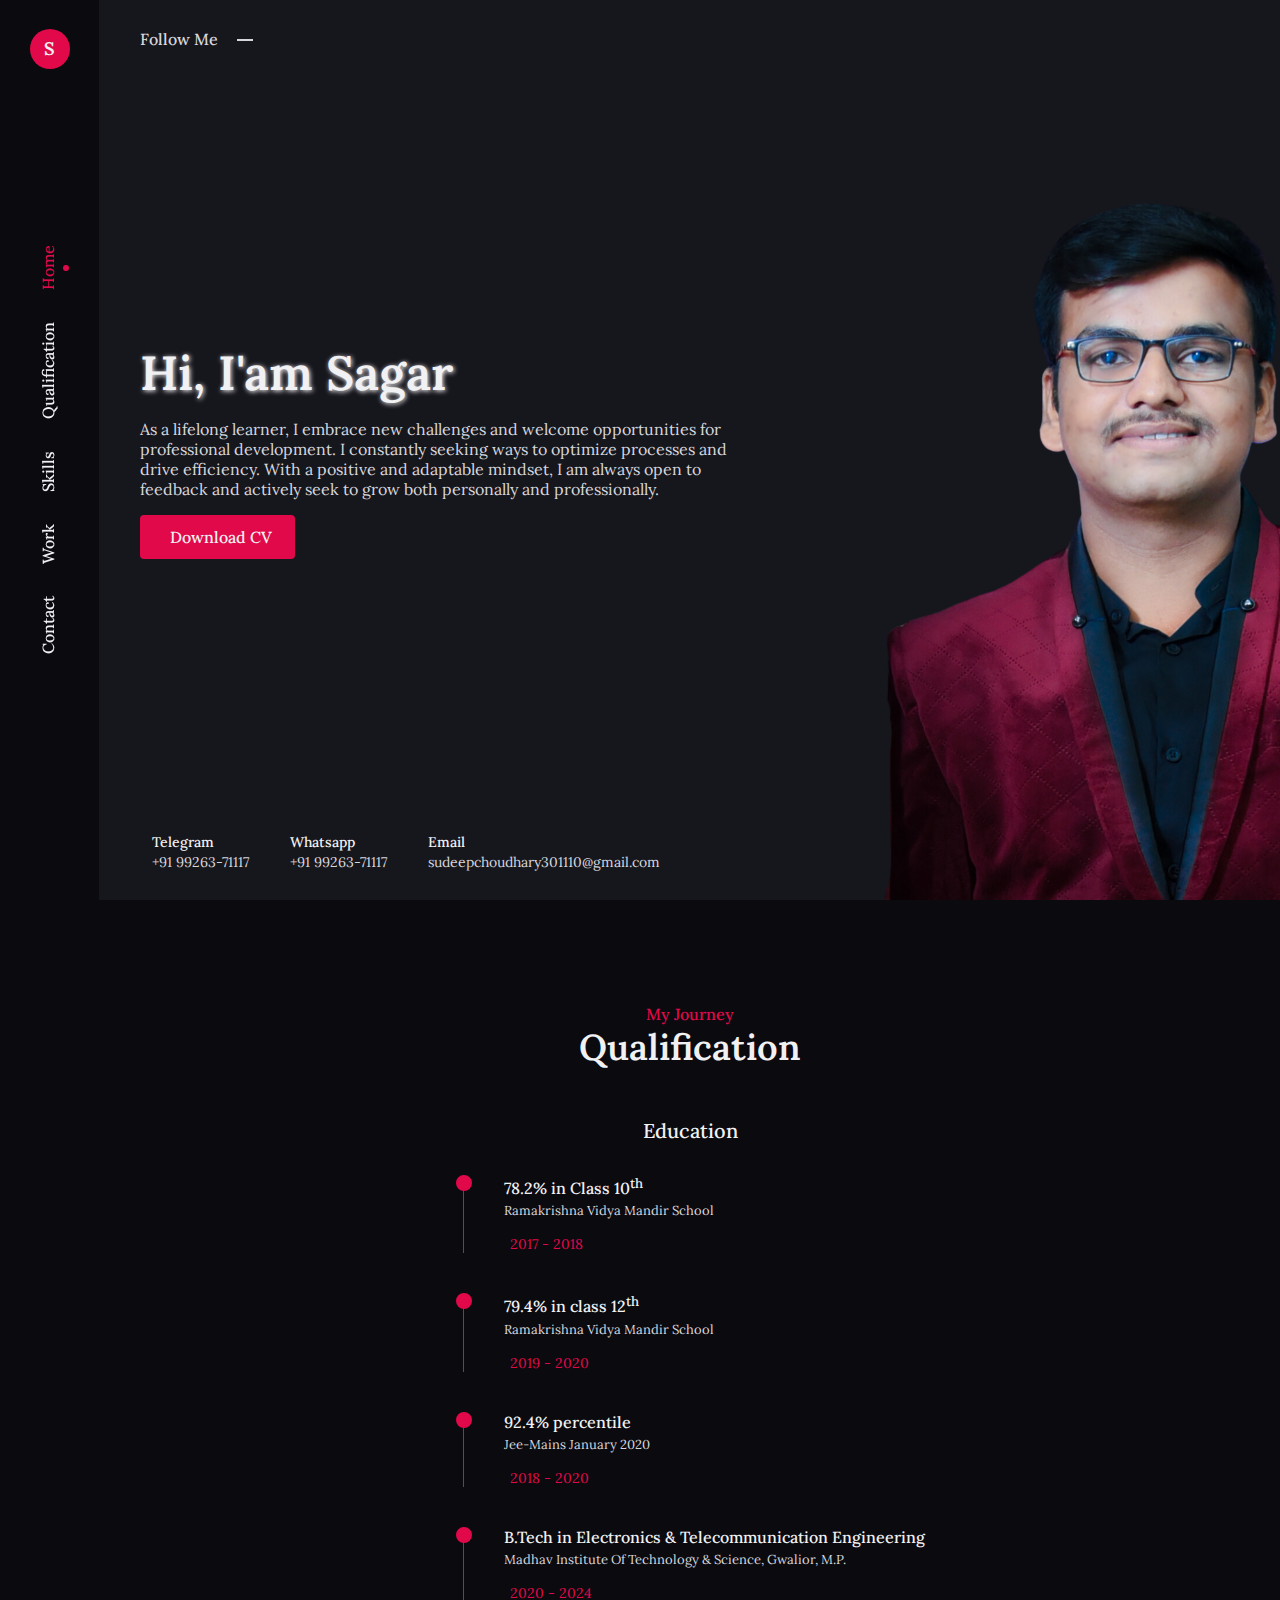
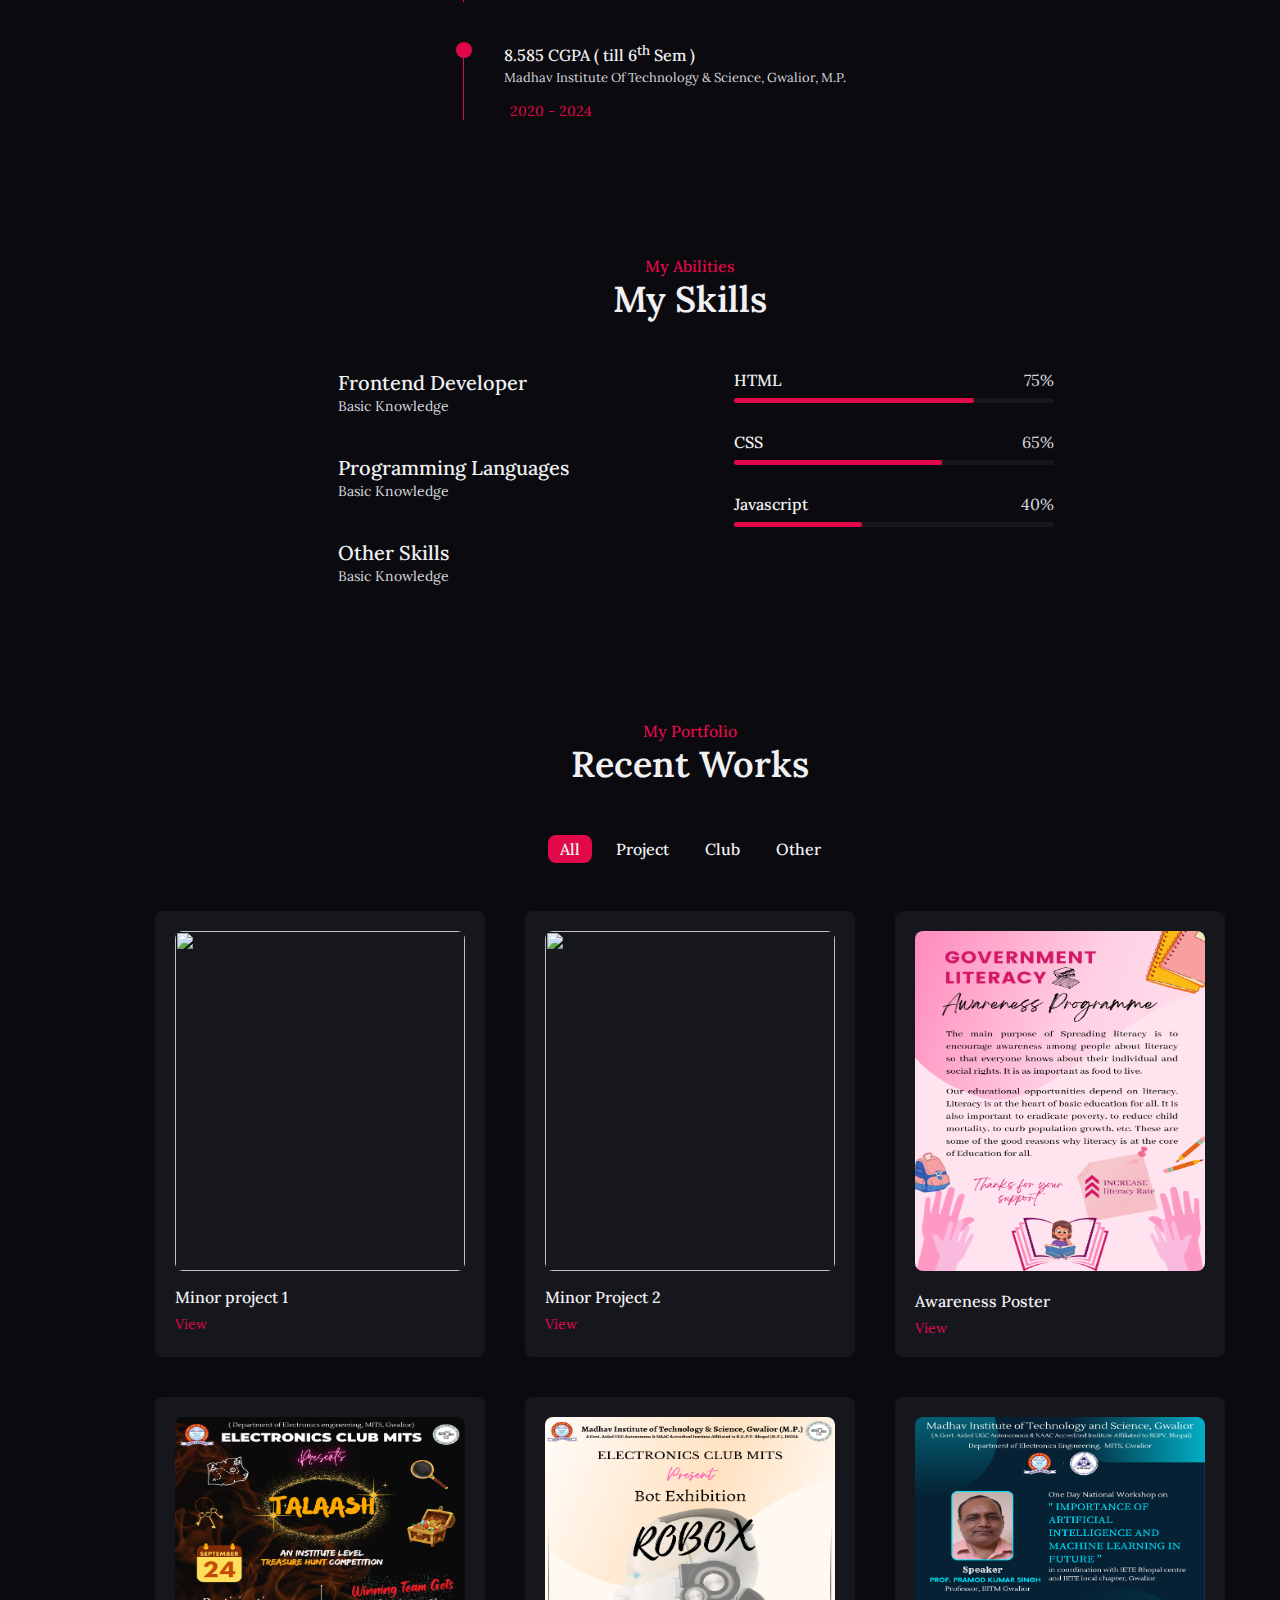
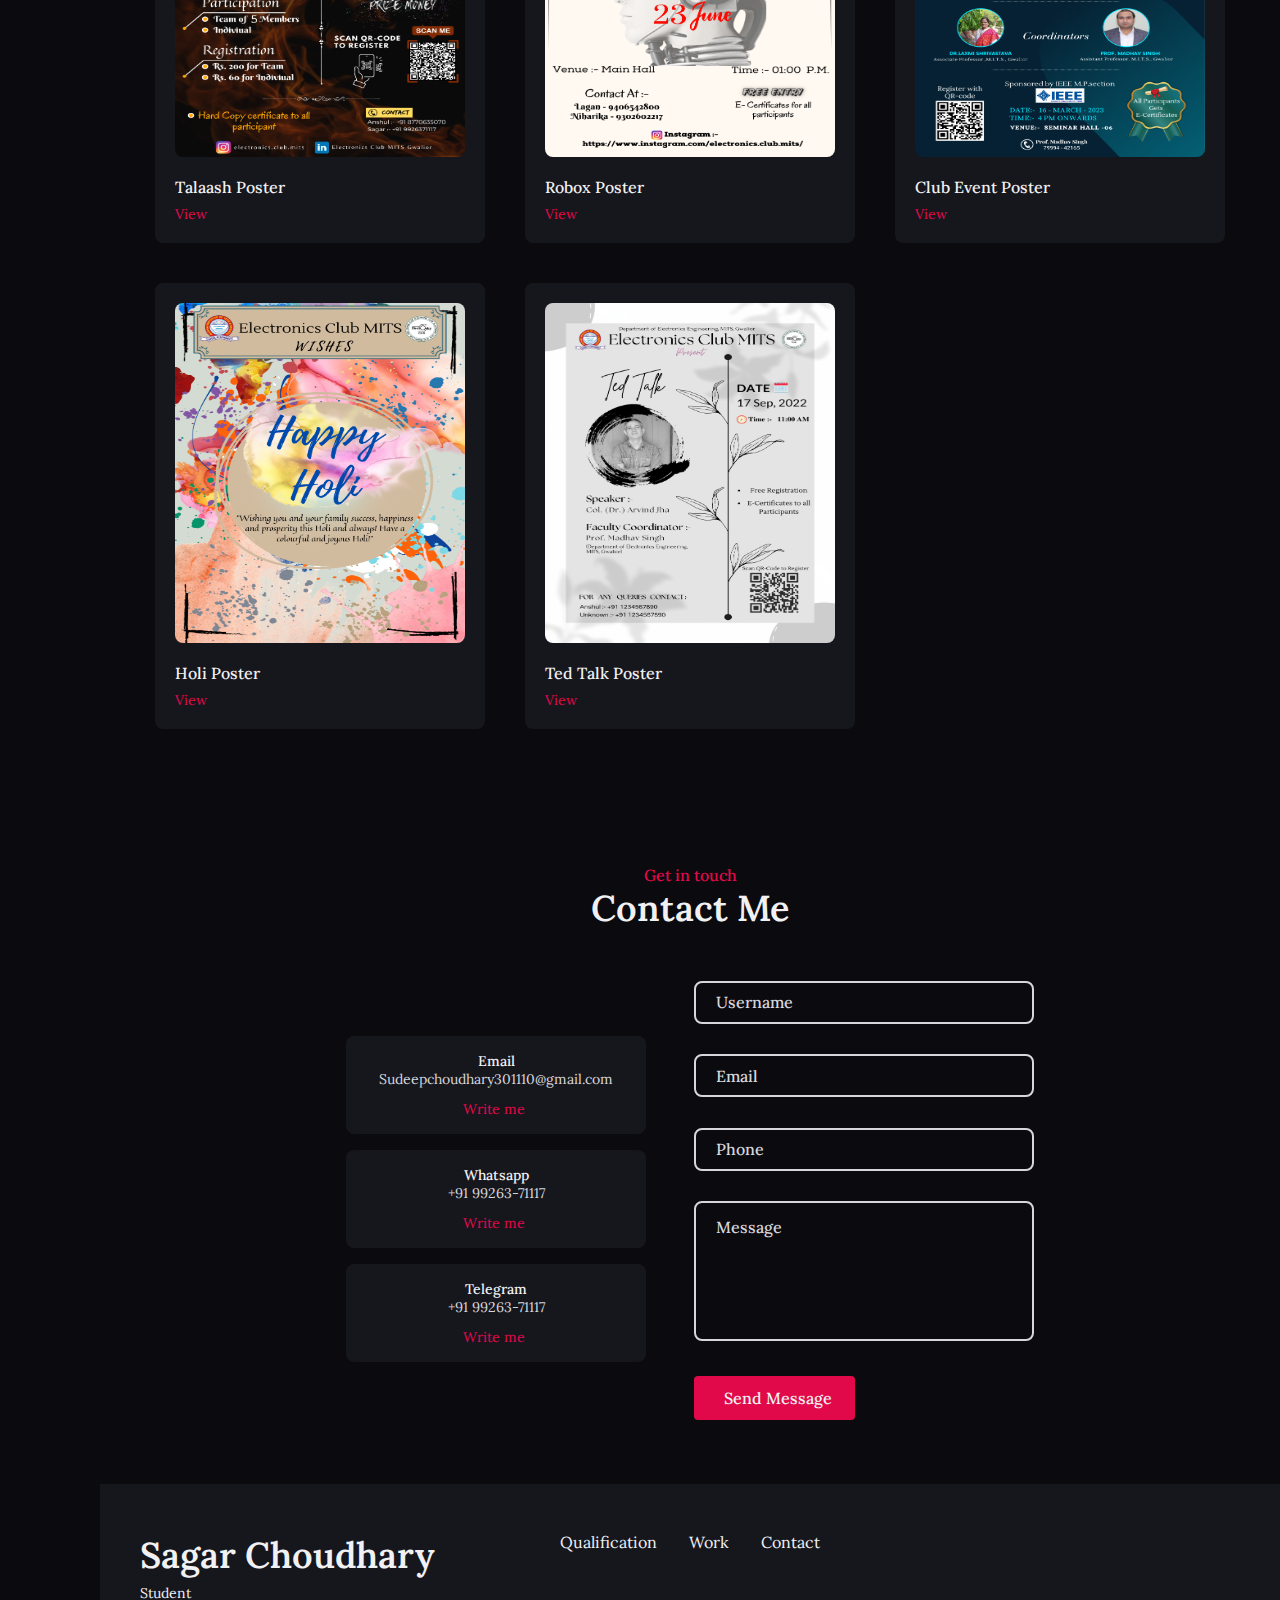
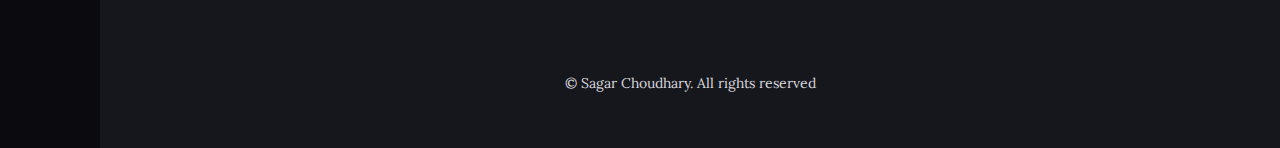
==== commit 88ae5681: "added index.html" ====
--- a/index.html
+++ b/index.html
@@ -37,9 +37,6 @@
                         <li class="nav__item">
                             <a href="#home" class="nav__link active-link">Home</a>
                         </li>
-                        <!-- <li>
-                            <a href="#about" class="nav__link">About</a>
-                        </li> -->
                         <li>
                             <a href="#Qualification" class="nav__link">Qualification</a>
                         </li>
@@ -75,23 +72,22 @@
                 <div class="home__social">
                     <span class="home__social-follow">Follow Me</span>
                     <div class="home__social-links">
-                        <a href="https://www.facebook.com/"  target="_blank" class="home__social-link"><i class="uil uil-facebook-f"></i></a>
-
-                        <a href="https://www.instagram.com/"  target="_blank" class="home__social-link"><i class="uil uil-instagram"></i></a>
-
-                        <a href="https://twitter.com/"  target="_blank" class="home__social-link"><i class="uil uil-twitter-alt"></i></a>
+                        <a href="https://www.facebook.com/profile.php?id=100011229218312"  target="_blank" class="home__social-link"><i class="uil uil-facebook-f"></i></a>
+
+                        <a href="https://www.instagram.com/sagar_choudhary_____/"  target="_blank" class="home__social-link"><i class="uil uil-instagram"></i></a>
+
+                        <a href="https://twitter.com/SagarCh2772"  target="_blank" class="home__social-link"><i class="uil uil-twitter-alt"></i></a>
                         
-                        <a href="https://www.linkedin.com/"  target="_blank" class="home__social-link"><i class="uil uil-linkedin-alt"></i></a>
+                        <a href="https://www.linkedin.com/in/sagar-choudhary27/"  target="_blank" class="home__social-link"><i class="uil uil-linkedin-alt"></i></a>
                     </div>
                 </div>
 
                 <img src="images/Sagar-img.png" alt="" class="home__img">
-
+                
                 <div class="home__data">
                     <h1 class="home__title">Hi, I'am Sagar</h1>
-                    <h3 class="home__subtitle">Frontend developer</h3>
                     <p class="home__description">As a lifelong learner, I embrace new challenges and welcome opportunities for professional development. I constantly seeking ways to optimize processes and drive efficiency. With a positive and adaptable mindset, I am always open to feedback and actively seek to grow both personally and professionally.</p>
-                    <a href="images/Sagar-img.png" class="button" download=""><i class="uil uil-user button__icon"></i>
+                    <a href="images/Sagar's-Resume.pdf" class="button" download=""><i class="uil uil-user button__icon"></i>
                     Download CV
                     </a>
                 </div>
@@ -126,43 +122,6 @@
                 </div>
             </div>
         </section>
-
-        <!--===== About =====-->
-        <!-- <section class="about section" id="about">
-            <h2 data-heading="my Intro" class="section__title">About Me</h2>
-
-            <div class="about__container container grid">
-                <img src="images/sagar-about-img.png" alt="" class="about__img">
-
-                <div class="about__data">
-                    <h3 class="about__heading">Hi, I'm Sagar Choudhary, Based in Gwalior</h3>
-                    <p class="about__description">Web developer, with extensive knowledge and years of experience, working in web technologies and Ui / Ux design, delivering quality work.</p>
-                    <div class="about__info grid">
-                        <div class="about__box">
-                            <i class="uil uil-award about__icon"></i>
-                            <h3 class="about__title">Experience</h3>
-                            <span class="about__subtitle">8+ Years</span>
-                        </div>
-
-                        <div class="about__box">
-                            <i class="uil uil-suitcase-alt about__icon"></i>
-                            <h3 class="about__title">Completed</h3>
-                            <span class="about__subtitle">48 + Projects</span>
-                        </div>
-
-                        <div class="about__box">
-                            <i class="uil uil-headphones-alt about__icon"></i>
-                            <h3 class="about__title">Support</h3>
-                            <span class="about__subtitle">Online 24/7</span>
-                        </div>
-                    </div>
-
-                    <a href="#contact" class="button"><i class="uil uil-navigator button__icon"></i>
-                        Contact Me
-                    </a>
-                </div>
-            </div>
-        </section> -->
 
         <!--===== Qualification =====-->
         <section class="qualification section" id="Qualification">
@@ -217,70 +176,6 @@
 
                     </div>
                 </div>
-
-                <!-- <div class="experience">
-                    <h3 class="qualification__title">
-                        <i class="uil uil-suitcase-alt"></i>Experience
-                    </h3>
-
-                    <div class="timeline">
-                        <div class="timeline__item">
-                            <div class="circle__dot"></div>
-                            <h3 class="timeline__title">Copalopa Inc. (Sometown, NJ)</h3>
-                            <p class="timeline__text">Lead / Senior UX Designer</p>
-                            <span class="timeline__date"><i class="uil uil-calendar-alt"></i>
-                            2022 - Present</span>
-                        </div>
-
-                        <div class="timeline__item">
-                            <div class="circle__dot"></div>
-                            <h3 class="timeline__title">Copalopa Inc. (Sometown, NJ)</h3>
-                            <p class="timeline__text">Lead / Senior UX Designer</p>
-                            <span class="timeline__date"><i class="uil uil-calendar-alt"></i>
-                            2013 - 2018</span>
-                        </div>
-
-                        <div class="timeline__item">
-                            <div class="circle__dot"></div>
-                            <h3 class="timeline__title">Copalopa Inc. (Sometown, NJ)</h3>
-                            <p class="timeline__text">Lead / Senior UX Designer</p>
-                            <span class="timeline__date"><i class="uil uil-calendar-alt"></i>
-                            2013 - 2015</span>
-                        </div>
-                    </div>
-                </div> -->
-
-                <!-- <div class="experience">
-                    <h3 class="qualification__title">
-                        <i class="uil uil-suitcase-alt"></i>Experience
-                    </h3>
-
-                    <div class="timeline">
-                        <div class="timeline__item">
-                            <div class="circle__dot"></div>
-                            <h3 class="timeline__title">Copalopa Inc. (Sometown, NJ)</h3>
-                            <p class="timeline__text">Lead / Senior UX Designer</p>
-                            <span class="timeline__date"><i class="uil uil-calendar-alt"></i>
-                            2022 - Present</span>
-                        </div>
-
-                        <div class="timeline__item">
-                            <div class="circle__dot"></div>
-                            <h3 class="timeline__title">Copalopa Inc. (Sometown, NJ)</h3>
-                            <p class="timeline__text">Lead / Senior UX Designer</p>
-                            <span class="timeline__date"><i class="uil uil-calendar-alt"></i>
-                            2013 - 2018</span>
-                        </div>
-
-                        <div class="timeline__item">
-                            <div class="circle__dot"></div>
-                            <h3 class="timeline__title">Copalopa Inc. (Sometown, NJ)</h3>
-                            <p class="timeline__text">Lead / Senior UX Designer</p>
-                            <span class="timeline__date"><i class="uil uil-calendar-alt"></i>
-                            2013 - 2015</span>
-                        </div>
-                    </div>
-                </div> -->
             </div>
         </section>
 
@@ -466,160 +361,146 @@
 
             <div class="work__filters">
                 <span class="work__item active-work" data-filter="all">All</span>
-                <span class="work__item" data-filter=".web">Web</span>
-                <span class="work__item" data-filter=".app">App</span>
-                <span class="work__item" data-filter=".design">Design</span>
+                <span class="work__item" data-filter=".Project">Project</span>
+                <span class="work__item" data-filter=".Club">Club</span>
+                <span class="work__item" data-filter=".Other">Other</span>
             </div>
 
             <div class="work__container container grid">
-                <div class="work__card mix web">
-                    <img src="images/client1.jpg" alt="" class="work__img">
+                <div class="work__card mix Project">
+                    <img src="images/Minor-Project-I.jpg" alt="" class="work__img">
                     <h3 class="work__title">Minor project 1</h3>
-                    <span class="work__button">Demo
-                        <i class="uil uil-arrow-right work__button-icon"></i>
-                    </span>
-
-                    <div class="portfolio__item-details">
-                        <h3 class="details__title">Mobile app landing design & app maintain</h3>
-                        <p class="details__description">Lorem ipsum dolor sit amet consectetur adipisicing elit. Accusantium nihil quidem totam.</p>
-                        <ul class="details__info">
-                            <li>Created - <span>4 Dec 2020</span></li>
-                            <li>Technologies - <span>HTML CSS</span></li>
-                            <li>Role - <span>Frontend</span></li>
-                            <li>View - <span><a href="#">www.domain.com</a></span></li>
-                        </ul>
-                    </div>
-                </div>
-
-                <div class="work__card mix design">
-                    <img src="images/client2.jpg" alt="" class="work__img">
+                    <span class="work__button">View
+                        <i class="uil uil-arrow-right work__button-icon"></i>
+                    </span>
+
+                    <div class="portfolio__item-details">
+                        <h3 class="details__title">Digital Temperature Sensor using Arduino</h3>
+                        <p class="details__description">In this Project we measure the Surrounding temperature, using a temperature sensor, and show this on an LCD digitally.</p>
+                        <ul class="details__info">
+                            <li>Created - <span>5<sup>th</sup> Semester</span></li>
+                            <li>Component - <span>Arduino, LM35 Sensor(Temperature sensor)</span></li>
+                            <li>View Report File - <span><a href="https://drive.google.com/file/d/1nkFlelE_3COrpCTfrJTAyuwcE6NaQEDw/view?usp=drive_link">Click here</a></span></li>
+                        </ul>
+                    </div>
+                </div>
+
+                <div class="work__card mix Project">
+                    <img src="images/Minor-Project-II.jpg" alt="" class="work__img">
                     <h3 class="work__title">Minor Project 2</h3>
-                    <span class="work__button">Demo
-                        <i class="uil uil-arrow-right work__button-icon"></i>
-                    </span>
-
-                    <div class="portfolio__item-details">
-                        <h3 class="details__title">Mobile app landing design & app maintain</h3>
-                        <p class="details__description">Lorem ipsum dolor sit amet consectetur adipisicing elit. Accusantium nihil quidem totam.</p>
-                        <ul class="details__info">
-                            <li>Created - <span>4 Dec 2020</span></li>
-                            <li>Technologies - <span>HTML CSS</span></li>
-                            <li>Role - <span>Frontend</span></li>
-                            <li>View - <span><a href="#">www.domain.com</a></span></li>
+                    <span class="work__button">View
+                        <i class="uil uil-arrow-right work__button-icon"></i>
+                    </span>
+
+                    <div class="portfolio__item-details">
+                        <h3 class="details__title">Water Dispensing Machine using Internet of Things</h3>
+                        <p class="details__description">This water dispenser allows you to dispense a predetermined amount of water using a keypad, and it also provides the option to automatically fill a bottle by placing it in front of an IR-Sensor.</p>
+                        <ul class="details__info">
+                            <li>Created - <span>6<sup>th</sup> Semester</span></li>
+                            <li>Component - <span>Arduino-Nano, Water flow sensor(YF-S201), Relay Module</span></li>
+                            <li>View Report File - <span><a href="https://drive.google.com/file/d/1nIZUgTDAR7BWtBc0Zv2YtQ5Su1i1h-N-/view?usp=drive_link">Click here</a></span></li>
                         </ul>
                     </div>
                 </div>
                 
-                <div class="work__card mix web">
+                <div class="work__card mix Other">
                     <img src="images/canva/Awarness_poster.png" alt="" class="work__img">
                     <h3 class="work__title">Awareness Poster</h3>
-                    <span class="work__button">Demo
-                        <i class="uil uil-arrow-right work__button-icon"></i>
-                    </span>
-
-                    <div class="portfolio__item-details">
-                        <h3 class="details__title">The services provide for design</h3>
-                        <p class="details__description">Lorem ipsum dolor sit amet consectetur adipisicing elit. Accusantium nihil quidem totam.</p>
-                        <ul class="details__info">
-                            <li>Created - <span>4 Dec 2020</span></li>
-                            <li>Technologies - <span>HTML CSS</span></li>
-                            <li>Role - <span>Frontend</span></li>
-                            <li>View - <span><a href="#">www.domain.com</a></span></li>
-                        </ul>
-                    </div>
-                </div>
-
-                <div class="work__card mix app">
+                    <span class="work__button">View
+                        <i class="uil uil-arrow-right work__button-icon"></i>
+                    </span>
+
+                    <div class="portfolio__item-details">
+                        <h3 class="details__title">Government literacy Awareness Programme</h3>
+                        <p class="details__description">Creating a government literacy awareness poster is an essential initiative to promote education and increase literacy rates within a community or country. An effective poster should be visually appealing, concise, and have a clear message.</p>
+                        <ul class="details__info">
+                            <li>Developer Tool - <span>Canva</span></li>
+                        </ul>
+                    </div>
+                </div>
+
+                <div class="work__card mix Club">
                     <img src="images/canva/talash_poster.png" alt="" class="work__img">
                     <h3 class="work__title">Talaash Poster</h3>
-                    <span class="work__button">Demo
-                        <i class="uil uil-arrow-right work__button-icon"></i>
-                    </span>
-
-                    <div class="portfolio__item-details">
-                        <h3 class="details__title">Mobile app landing design & app maintain</h3>
-                        <p class="details__description">Lorem ipsum dolor sit amet consectetur adipisicing elit. Accusantium nihil quidem totam.</p>
-                        <ul class="details__info">
-                            <li>Created - <span>4 Dec 2020</span></li>
-                            <li>Technologies - <span>HTML CSS</span></li>
-                            <li>Role - <span>Frontend</span></li>
-                            <li>View - <span><a href="#">www.domain.com</a></span></li>
-                        </ul>
-                    </div>
-                </div>
-
-                <div class="work__card mix design">
+                    <span class="work__button">View
+                        <i class="uil uil-arrow-right work__button-icon"></i>
+                    </span>
+
+                    <div class="portfolio__item-details">
+                        <h3 class="details__title">Talaash ( An Institute Level Treasure Hunt Competition )</h3>
+                        <p class="details__description">A treasure hunt competition is an exciting and engaging activity where participants or teams are given clues or riddles that lead them to various locations in search of hidden treasures. The primary goal is to solve the clues and follow the trail until they find the ultimate prize or treasure.</p>
+                        <ul class="details__info">
+                            <li>Event Date - <span>24 Sep 2022</span></li>
+                            <li>Developer Tool - <span>Canva</span></li>
+                            <li>Role - <span>Organizer</span></li>
+                        </ul>
+                    </div>
+                </div>
+
+                <div class="work__card mix Club">
                     <img src="images/canva/robox_poster.png" alt="" class="work__img">
                     <h3 class="work__title">Robox Poster</h3>
-                    <span class="work__button">Demo
-                        <i class="uil uil-arrow-right work__button-icon"></i>
-                    </span>
-
-                    <div class="portfolio__item-details">
-                        <h3 class="details__title">Mobile app landing design & app maintain</h3>
-                        <p class="details__description">Lorem ipsum dolor sit amet consectetur adipisicing elit. Accusantium nihil quidem totam.</p>
-                        <ul class="details__info">
-                            <li>Created - <span>4 Dec 2020</span></li>
-                            <li>Technologies - <span>HTML CSS</span></li>
-                            <li>Role - <span>Frontend</span></li>
-                            <li>View - <span><a href="#">www.domain.com</a></span></li>
-                        </ul>
-                    </div>
-                </div>
-
-                <div class="work__card mix app">
+                    <span class="work__button">View
+                        <i class="uil uil-arrow-right work__button-icon"></i>
+                    </span>
+
+                    <div class="portfolio__item-details">
+                        <h3 class="details__title">Bot Exhibition ( ROBOX )</h3>
+                        <p class="details__description">A bot exhibition is a fascinating event where various types of bots or robots are showcased to the public. These exhibitions provide a unique opportunity for people to interact with and learn about different robotic technologies and their applications.</p>
+                        <ul class="details__info">
+                            <li>Event Date - <span>23 June 2023</span></li>
+                            <li>Developer Tool - <span>Canva</span></li>
+                        </ul>
+                    </div>
+                </div>
+
+                <div class="work__card mix Club">
                     <img src="images/canva/poster1.png" alt="" class="work__img">
                     <h3 class="work__title">Club Event Poster</h3>
-                    <span class="work__button">Demo
-                        <i class="uil uil-arrow-right work__button-icon"></i>
-                    </span>
-
-                    <div class="portfolio__item-details">
-                        <h3 class="details__title">Mobile app landing design & app maintain</h3>
-                        <p class="details__description">Lorem ipsum dolor sit amet consectetur adipisicing elit. Accusantium nihil quidem totam.</p>
-                        <ul class="details__info">
-                            <li>Created - <span>4 Dec 2020</span></li>
-                            <li>Technologies - <span>HTML CSS</span></li>
-                            <li>Role - <span>Frontend</span></li>
-                            <li>View - <span><a href="#">www.domain.com</a></span></li>
-                        </ul>
-                    </div>
-                </div>
-
-                <div class="work__card mix web">
+                    <span class="work__button">View
+                        <i class="uil uil-arrow-right work__button-icon"></i>
+                    </span>
+
+                    <div class="portfolio__item-details">
+                        <h3 class="details__title">Importance of Artifical Intelligence and Machine Learning</h3>
+                        <p class="details__description">Artificial Intelligence (AI) and Machine Learning (ML) are vital in today's world due to their transformative impact across industries. They automate tasks, optimize processes, and enhance decision-making with data analysis. AI and ML enable personalized experiences, drive innovation, improve healthcare, and contribute to economic growth. However, responsible development and ethical considerations are essential to maximize their benefits while addressing potential challenges.</p>
+                        <ul class="details__info">
+                            <li>Event Date - <span>16 March 2023</span></li>
+                            <li>Developer Tool - <span>Canva</span></li>
+                        </ul>
+                    </div>
+                </div>
+
+                <div class="work__card mix Club">
                     <img src="images/canva/Happy Holi.png" alt="" class="work__img">
                     <h3 class="work__title">Holi Poster</h3>
-                    <span class="work__button">Demo
-                        <i class="uil uil-arrow-right work__button-icon"></i>
-                    </span>
-
-                    <div class="portfolio__item-details">
-                        <h3 class="details__title">Mobile app landing design & app maintain</h3>
-                        <p class="details__description">Lorem ipsum dolor sit amet consectetur adipisicing elit. Accusantium nihil quidem totam.</p>
-                        <ul class="details__info">
-                            <li>Created - <span>4 Dec 2020</span></li>
-                            <li>Technologies - <span>HTML CSS</span></li>
-                            <li>Role - <span>Frontend</span></li>
-                            <li>View - <span><a href="#">www.domain.com</a></span></li>
-                        </ul>
-                    </div>
-                </div>
-
-                <div class="work__card mix design">
+                    <span class="work__button">View
+                        <i class="uil uil-arrow-right work__button-icon"></i>
+                    </span>
+
+                    <div class="portfolio__item-details">
+                        <h3 class="details__title">Holi ( Poster )</h3>
+                        <p class="details__description">A Holi poster is a visually captivating and colorful design that captures the essence of the Hindu festival. It typically features elements such as bright splashes of colors, people throwing gulal (colored powders) in the air.</p>
+                        <ul class="details__info">
+                            <li>Event - <span>Holi</span></li>
+                            <li>Developer Tool - <span>Canva</span></li>
+                        </ul>
+                    </div>
+                </div>
+
+                <div class="work__card mix Club">
                     <img src="images/canva/Ted_talk_poster.png" alt="" class="work__img">
                     <h3 class="work__title">Ted Talk Poster</h3>
-                    <span class="work__button">Demo
-                        <i class="uil uil-arrow-right work__button-icon"></i>
-                    </span>
-
-                    <div class="portfolio__item-details">
-                        <h3 class="details__title">Mobile app landing design & app maintain</h3>
-                        <p class="details__description">Lorem ipsum dolor sit amet consectetur adipisicing elit. Accusantium nihil quidem totam.</p>
-                        <ul class="details__info">
-                            <li>Created - <span>4 Dec 2020</span></li>
-                            <li>Technologies - <span>HTML CSS</span></li>
-                            <li>Role - <span>Frontend</span></li>
-                            <li>View - <span><a href="#">www.domain.com</a></span></li>
+                    <span class="work__button">View
+                        <i class="uil uil-arrow-right work__button-icon"></i>
+                    </span>
+
+                    <div class="portfolio__item-details">
+                        <h3 class="details__title">Ted Talk</h3>
+                        <p class="details__description">A TED Talk is a captivating and insightful presentation given at a TED (Technology, Entertainment, Design) conference or a TEDx event. In these talks, expert speakers, thought leaders, and innovators from various fields share their ideas, experiences, and knowledge with a diverse audience.</p>
+                        <ul class="details__info">
+                            <li>Event Date - <span>17 Sep 2022</span></li>
+                            <li>Developer Tool - <span>Canva</span></li>
                         </ul>
                     </div>
                 </div>
@@ -655,148 +536,6 @@
             </div>
         </div>
         
-        <!--===== Services =====-->
-        <!-- <section class="services section" id="services">
-            <h2 data-heading="Services" class="section__title">What I Offer</h2>
-
-            <div class="services__container container grid">
-                <div class="services__content">
-                    <div>
-                        <i class="uil uil-web-grid services__icon"></i>
-                        <h3 class="services__title">Web <br> Designer</h3>
-                    </div>
-
-                    <span class="services__button">
-                        View More <i class="uil uil-arrow-right services__button-icon"></i>
-                    </span>
-
-                    <div class="services__modal">
-                        <div class="services__modal-content">
-                            <i class="uil uil-times services__modal-close"></i>
-
-                            <h3 class="services__modal-title">Web Designer</h3>
-                            <p class="services__modal-description">Services with more than 3 years of experience. Providing quality work to clients and companies.
-                            </p>
-
-                            <ul class="services__modal-service grid">
-                                <li class="services__modal-service">
-                                    <i class="uil uil-check-circle services__modal-icon"></i>
-                                    <p class="services__modal-info">I develop the user interface.</p>
-                                </li>
-                                <li class="services__modal-service">
-                                    <i class="uil uil-check-circle services__modal-icon"></i>
-                                    <p class="services__modal-info">Web page development</p>
-                                </li>
-                                <li class="services__modal-service">
-                                    <i class="uil uil-check-circle services__modal-icon"></i>
-                                    <p class="services__modal-info">I create UX element interactions.</p>
-                                </li>
-                                <li class="services__modal-service">
-                                    <i class="uil uil-check-circle services__modal-icon"></i>
-                                    <p class="services__modal-info">I position your company brand.</p>
-                                </li>
-                                <li class="services__modal-service">
-                                    <i class="uil uil-check-circle services__modal-icon"></i>
-                                    <p class="services__modal-info">Design and mockups of products for companies.</p>
-                                </li>
-                            </ul>
-                        </div>
-                    </div>
-                </div>
-
-                <div class="services__content">
-                    <div>
-                        <i class="uil uil-arrow services__icon"></i>
-                        <h3 class="services__title">UI / UX <br> Designer</h3>
-                    </div>
-
-                    <span class="services__button">
-                        View More <i class="uil uil-arrow-right services__button-icon"></i>
-                    </span>
-
-                    <div class="services__modal">
-                        <div class="services__modal-content">
-                            <i class="uil uil-times services__modal-close"></i>
-
-                            <h3 class="services__modal-title">UI / UX Designer</h3>
-                            <p class="services__modal-description">Services with more than 3 years of experience. Providing quality work to clients and companies.
-                            </p>
-
-                            <ul class="services__modal-service grid">
-                                <li class="services__modal-service">
-                                    <i class="uil uil-check-circle services__modal-icon"></i>
-                                    <p class="services__modal-info">I develop the user interface.</p>
-                                </li>
-                                <li class="services__modal-service">
-                                    <i class="uil uil-check-circle services__modal-icon"></i>
-                                    <p class="services__modal-info">Web page development</p>
-                                </li>
-                                <li class="services__modal-service">
-                                    <i class="uil uil-check-circle services__modal-icon"></i>
-                                    <p class="services__modal-info">I create UX element interactions.</p>
-                                </li>
-                                <li class="services__modal-service">
-                                    <i class="uil uil-check-circle services__modal-icon"></i>
-                                    <p class="services__modal-info">I position your company brand.</p>
-                                </li>
-                                <li class="services__modal-service">
-                                    <i class="uil uil-check-circle services__modal-icon"></i>
-                                    <p class="services__modal-info">Design and mockups of products for companies.</p>
-                                </li>
-                            </ul>
-                        </div>
-                    </div>
-                </div>
-
-                <div class="services__content">
-                    <div>
-                        <i class="uil uil-edit services__icon"></i>
-                        <h3 class="services__title">Branding <br> Designer</h3>
-                    </div>
-
-                    <span class="services__button">
-                        View More <i class="uil uil-arrow-right services__button-icon"></i>
-                    </span>
-
-                    <div class="services__modal">
-                        <div class="services__modal-content">
-                            <i class="uil uil-times services__modal-close"></i>
-
-                            <h3 class="services__modal-title">Branding Designer</h3>
-                            <p class="services__modal-description">Services with more than 3 years of experience. Providing quality work to clients and companies.
-                            </p>
-
-                            <ul class="services__modal-service grid">
-                                <li class="services__modal-service">
-                                    <i class="uil uil-check-circle services__modal-icon"></i>
-                                    <p class="services__modal-info">I develop the user interface.</p>
-                                </li>
-                                <li class="services__modal-service">
-                                    <i class="uil uil-check-circle services__modal-icon"></i>
-                                    <p class="services__modal-info">Web page development</p>
-                                </li>
-                                <li class="services__modal-service">
-                                    <i class="uil uil-check-circle services__modal-icon"></i>
-                                    <p class="services__modal-info">I create UX element interactions.</p>
-                                </li>
-                                <li class="services__modal-service">
-                                    <i class="uil uil-check-circle services__modal-icon"></i>
-                                    <p class="services__modal-info">I position your company brand.</p>
-                                </li>
-                                <li class="services__modal-service">
-                                    <i class="uil uil-check-circle services__modal-icon"></i>
-                                    <p class="services__modal-info">Design and mockups of products for companies.</p>
-                                </li>
-                            </ul>
-                        </div>
-                    </div>
-                </div>
-            </div>
-        </section> -->
-
-        <!--===== Testimonials =====-->
-        
-        
         <!--===== Contact =====-->
         <section class="contact section" id="contact">
             <h2 data-heading="Get in touch" class="section__title">Contact Me</h2>
@@ -875,8 +614,8 @@
             <div class="footer__bg">
                 <div class="footer__container container grid">
                     <div>
-                        <h1 class="footer__title">Sagar</h1>
-                        <span class="footer__subtitle">Frondend developer</span>
+                        <h1 class="footer__title">Sagar Choudhary</h1>
+                        <span class="footer__subtitle">Student</span>
                     </div>
 
                     <ul class="footer__links">
@@ -892,13 +631,13 @@
                     </ul>
 
                     <div class="footer__socials">
-                        <a href="https://www.facebook.com/"  target="_blank" class="footer__social"><i class="uil uil-facebook-f"></i></a>
-
-                        <a href="https://www.instagram.com/"  target="_blank" class="footer__social"><i class="uil uil-instagram"></i></a>
-
-                        <a href="https://twitter.com/"  target="_blank" class="footer__social"><i class="uil uil-twitter-alt"></i></a>
+                        <a href="https://www.facebook.com/profile.php?id=100011229218312"  target="_blank" class="footer__social"><i class="uil uil-facebook-f"></i></a>
+
+                        <a href="https://www.instagram.com/sagar_choudhary_____/"  target="_blank" class="footer__social"><i class="uil uil-instagram"></i></a>
+
+                        <a href="https://twitter.com/SagarCh2772"  target="_blank" class="footer__social"><i class="uil uil-twitter-alt"></i></a>
                         
-                        <a href="https://www.linkedin.com/"  target="_blank" class="footer__social"><i class="uil uil-linkedin-alt"></i></a>
+                        <a href="https://www.linkedin.com/in/sagar-choudhary27/"  target="_blank" class="footer__social"><i class="uil uil-linkedin-alt"></i></a>
                     </div>
                 </div>
 
@@ -907,9 +646,6 @@
         </div>
 
     </main>
-
-    <!--========== SCROLL UP ==========-->
-    
 
     <!--========== MIXITUP FILTER ==========-->
     <script src="mixitup.min.js"></script>
--- a/style.css
+++ b/style.css
@@ -405,57 +405,6 @@
     font-size: 1.25rem;
 }
 
-/*===== About Section =====*/
-.about__container {
-    grid-template-columns: repeat(2, 1fr);
-    column-gap: 4rem;
-    align-items: center;
-}
-
-.about__img {
-    width: 480px;
-    border-radius: 0.75rem;
-    justify-self: center;
-}
-
-.about__heading {
-    font-size: var(--h3-font-size);
-    margin-bottom: var(--mb-0-75);
-}
-
-.about__description {
-    text-align: justify;
-    padding-right: 6rem;
-    margin-bottom: var(--mb-2);
-}
-
-.about__info{
-    grid-template-columns: repeat(3, 140px);
-    column-gap: .5rem;
-    margin-bottom: var(--mb-3);
-}
-
-.about__box{
-    text-align: center;
-    border-radius: .25rem;
-    padding: 1rem 1.25rem;
-    background-color: var(--box-color);
-}
-
-.about__icon {
-    font-size: 1.5rem;
-    color: var(--skin-color);
-    margin-bottom: var(--mb-0-75);
-}
-
-.about__title {
-    font-size: var(--small-font-size);
-}
-
-.about__subtitle {
-    font-size: var(--smaller-font-size);
-}
-
 /*===== Qualification Section =====*/
 .qualification__container {
     /* grid-template-columns: repeat (2, 350px); */
@@ -468,8 +417,6 @@
     font-weight: var(--font-medium);
     margin-bottom: var(--mb-2);
     text-align: center;
-    /* justify-content: center; */
-    /* align-items: center; */
 }
 
 .timeline__item {
@@ -646,6 +593,7 @@
     border-radius: .5rem;
     margin-bottom: var(--mb-1);
     width: 100%;
+    height: 340px;
 }
 
 .work__title{
@@ -763,79 +711,6 @@
     color: var(--skin-color);
 }
 
-/*===== Services Section =====*/
-/* .services__container {
-    grid-template-columns: repeat(3, 250px);
-    justify-content: center;
-    column-gap: 1.8rem;
-}
-
-.services__content {
-    position: relative;
-    background-color: var(--box-color);
-    padding: 6rem 0 2rem 2.5rem;
-    border-radius: .25rem;
-}
-
-.services__icon{
-    display: block;
-    font-size: 1.8rem;
-    color: var(--skin-color);
-    margin-bottom: var(--mb-1);
-}
-
-.services__title {
-    font-size: var(--h3-font-size);
-    margin-bottom: var(--mb-1);
-    font-weight: var(--font-medium);
-}
-
-.services__button {
-    color: var(--skin-color);
-    font-size: var(--small-font-size);
-    display: flex;
-    align-items: center;
-    column-gap: .25rem;
-    cursor: pointer;
-}
-
-.services__button-icon{
-    font-size: 1rem;
-    transition: .3s;
-}
-
-.services__button:hover .services__button-icon{
-    transform: translateX(.25rem);
-}
-
-.services__modal {
-    position: fixed;
-    top: 0;
-    left: 0;
-    right: 0;
-    bottom: 0;
-    background-color: rgba(0, 0, 0, 0.5);
-    display: flex;
-    justify-content: center;
-    align-items: center;
-    padding: 0 1rem;
-    z-index: var(--z-modal);
-    opacity: 0;
-    visibility: hidden;
-    transition: .3s;
-} */
-
-/* we stop here because i don't ned services section and testimonials, if i required i do it seperately, thanks..... */
-
-/* Active Modal*/
-
-
-/*===== Testimonial Section =====*/
-
-
-/* Swiper Class */
-
-
 /*===== Contact Section =====*/
 .contact__container{
     grid-template-columns: 300px 340px;
@@ -1043,11 +918,6 @@
     color: var(--title-color);
 }
 
-/*=============== SCROLL UP ===============*/
-
-/* Show Scroll Up*/
-
-
 /*=============== SCROLL BAR ===============*/
 ::-webkit-scrollbar{
     width: .60rem;
@@ -1070,6 +940,13 @@
     }
 }
 
+@media screen and (max-width: 1330px) {
+    .work__container{
+        grid-template-columns: repeat(3,330px);
+        gap: 2.5rem;
+    }
+}
+
 @media screen and (max-width: 1216px) {
     .about__container{
         column-gap: 2.5rem;
@@ -1083,6 +960,7 @@
         grid-template-columns: repeat(2,330px);
         gap: 2.5rem;
     }
+
 }
 
 @media screen and (max-width: 1024px) {
@@ -1167,14 +1045,6 @@
         text-align: center;
     }
 
-    /*.qualification__container{
-        grid-template-columns: repeat(2, 290px);
-    } */
-
-    /* .timeline{
-        grid-template-columns: repeat(2, 290px);
-    } */
-
     .skills__container{
         grid-template-columns: 340px 300px;
     }
@@ -1208,7 +1078,6 @@
     }
 
     .education{
-        /* display: flex; */
         justify-content: center;
     }
 
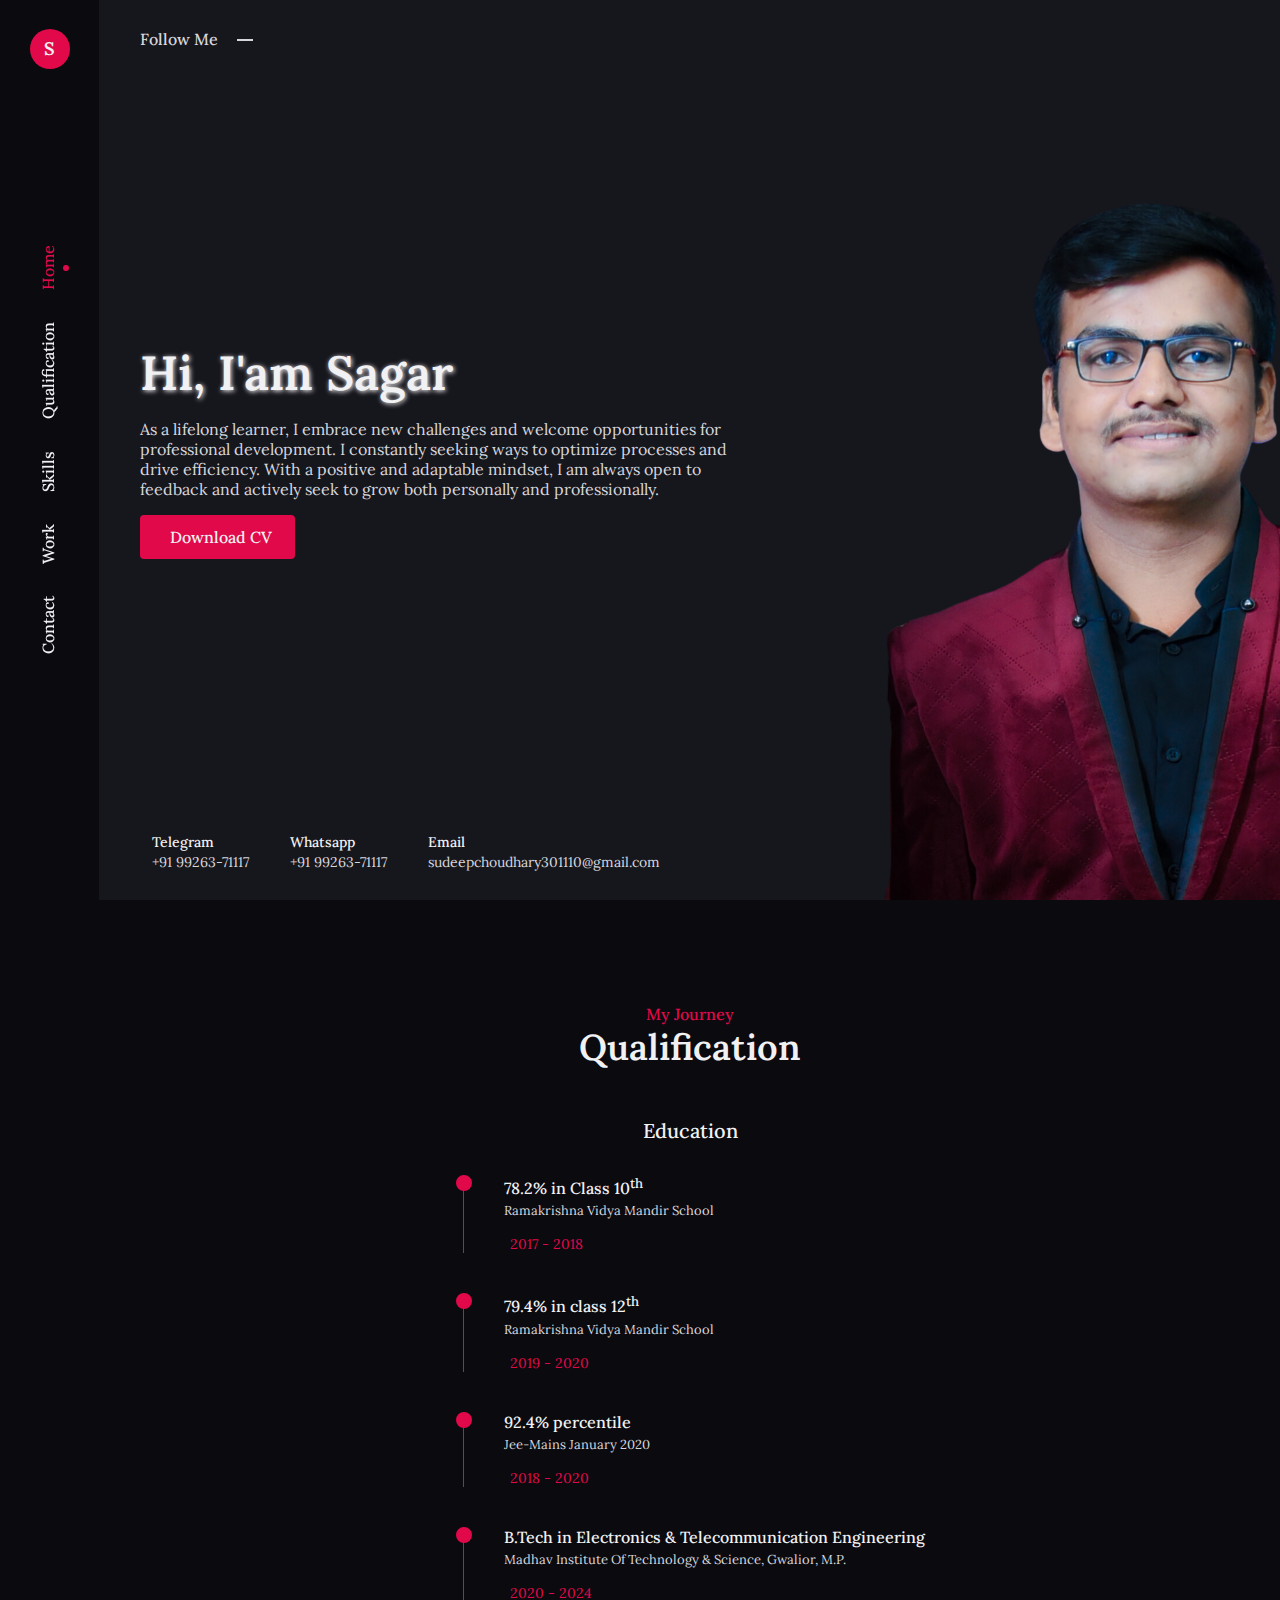
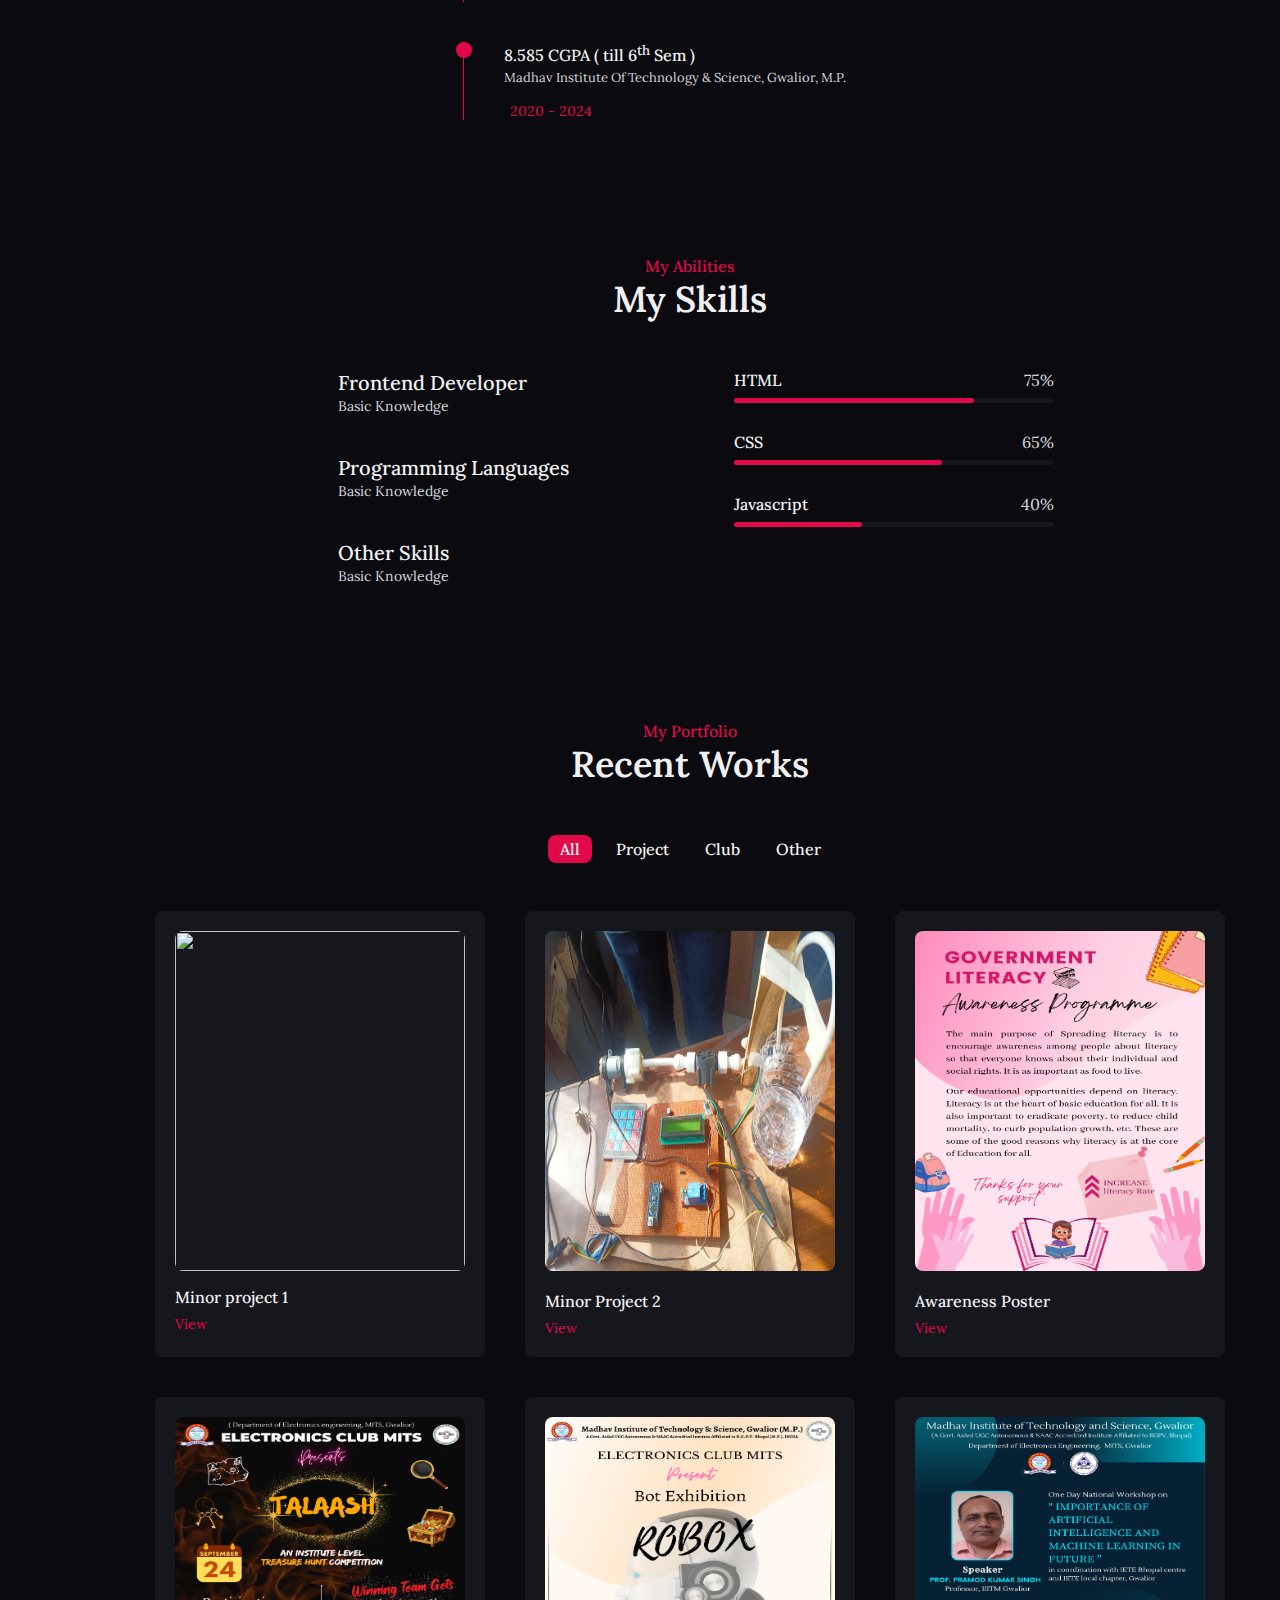
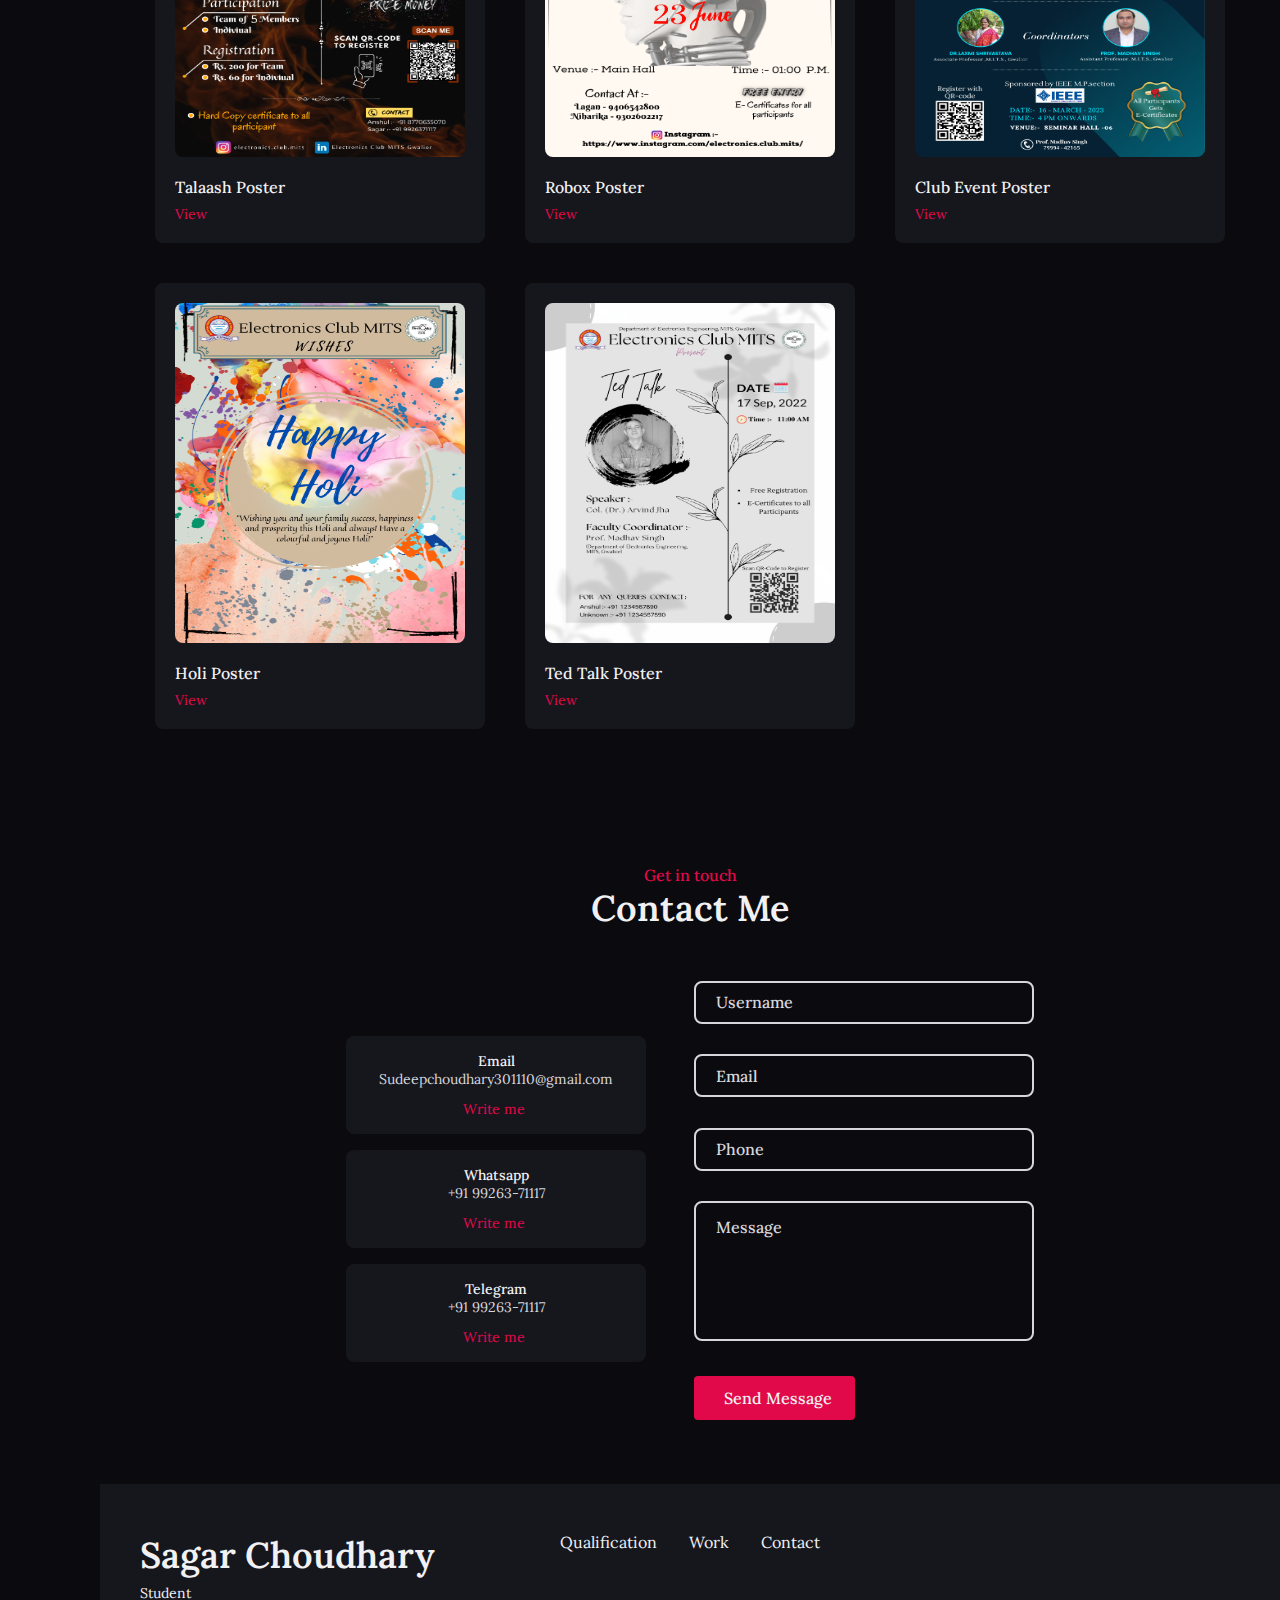
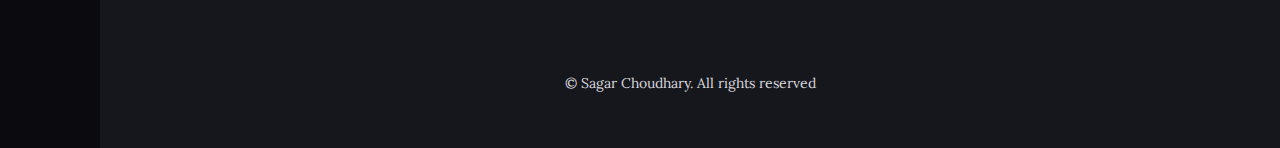
==== commit dea141f3: "Update index.html" ====
--- a/index.html
+++ b/index.html
@@ -278,18 +278,6 @@
                                     <span class="skills__percentage" style="width: 40%;"></span>
                                 </div>
                             </div>
-
-                            <div class="skills__data">
-                                <div class="skills__titles">
-                                    <h3 class="skills__name">Java</h3>
-                                    <span class="skills__number">30%</span>
-                                </div>
-
-                                <div class="skills__bar">
-                                    <span class="skills__percentage" style="width: 30%;"></span>
-                                </div>
-                            </div>
-
                         </div>
                     </div>
 
@@ -657,4 +645,4 @@
     <script src="main.js"></script>
 </body>
 
-</html>+</html>
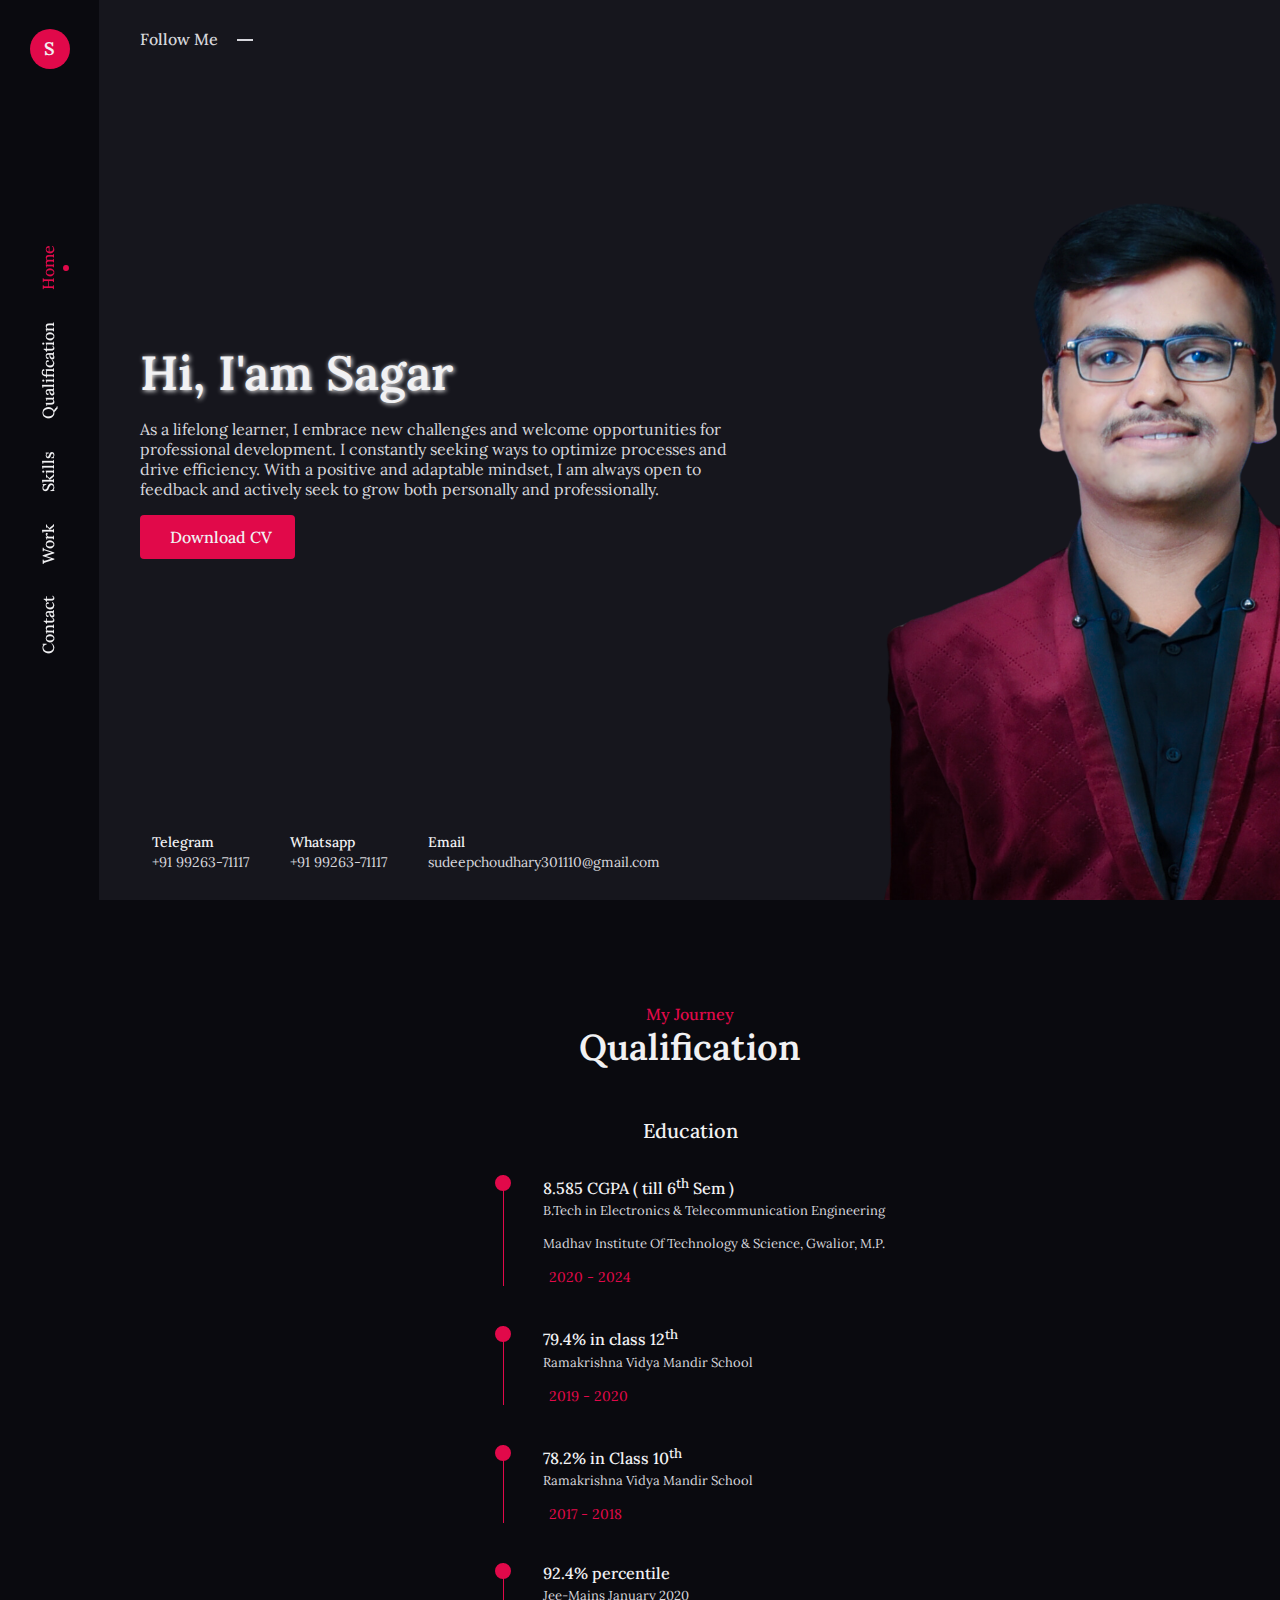
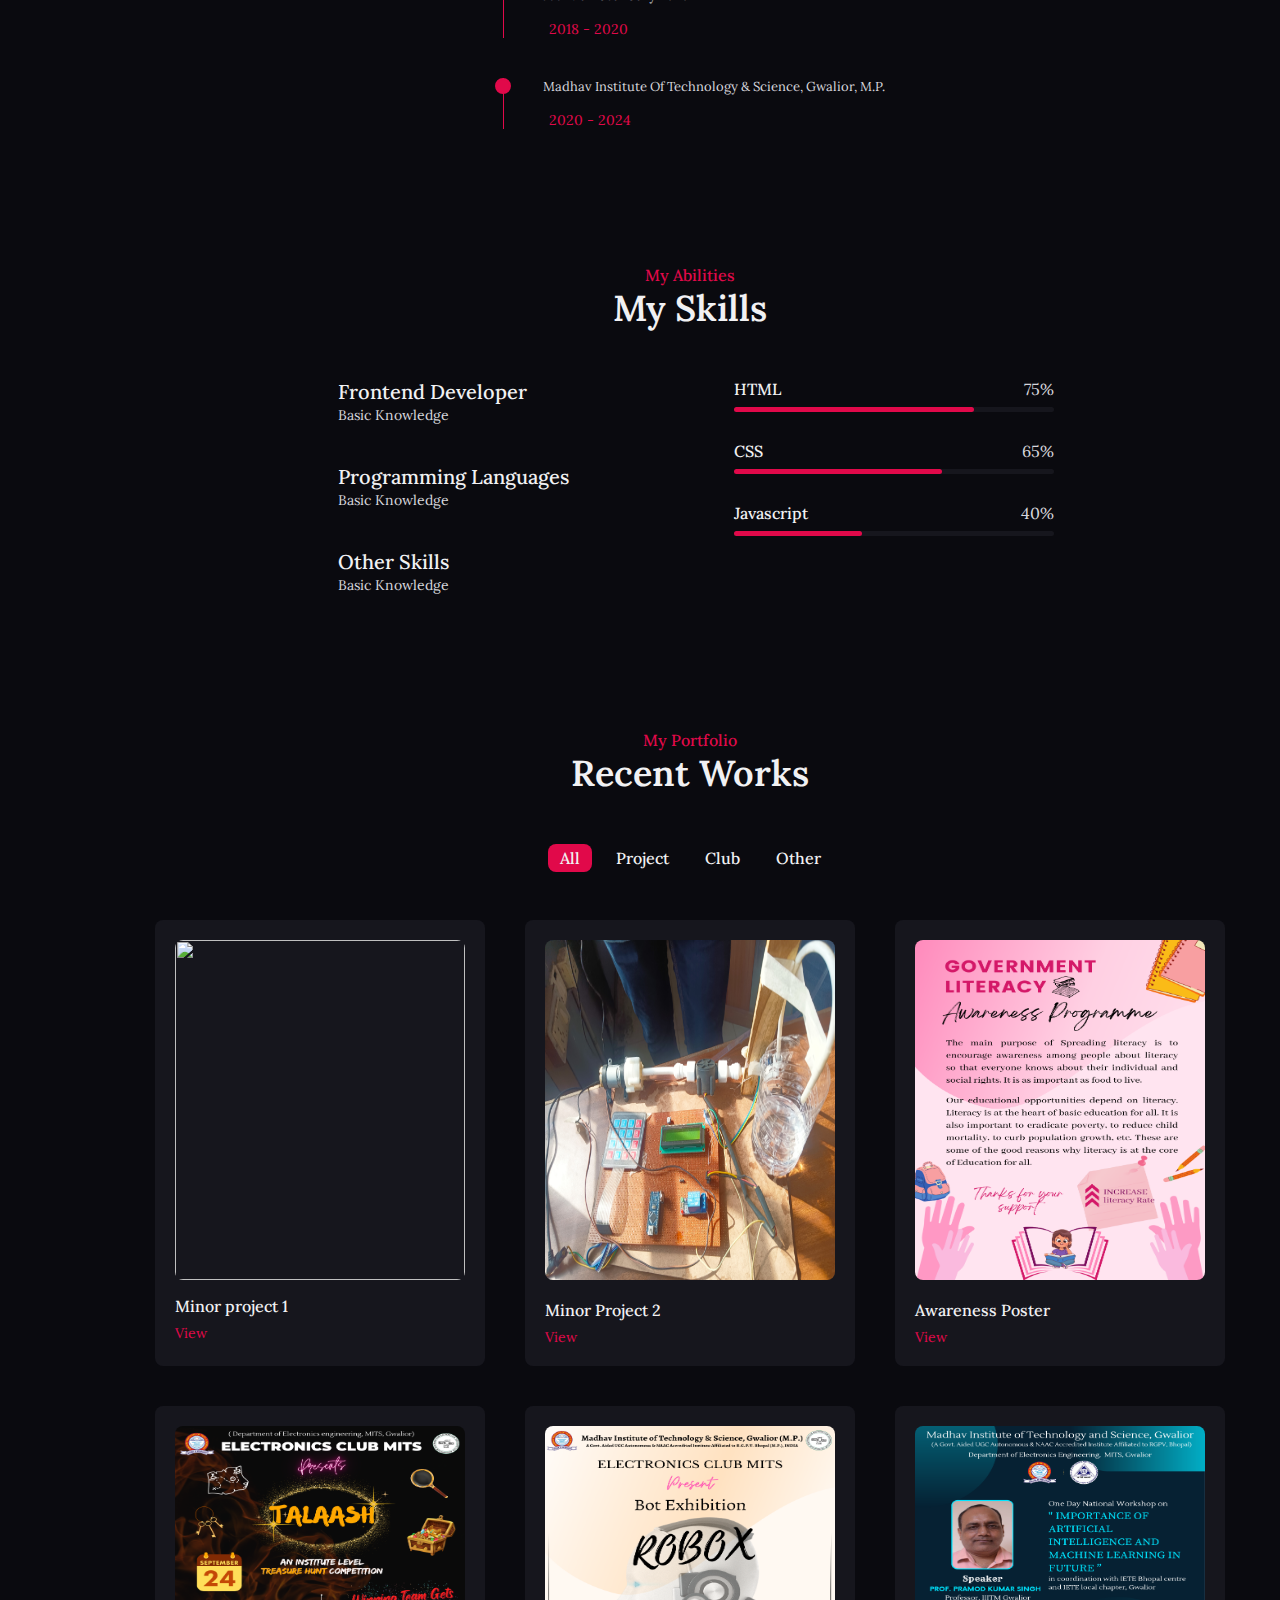
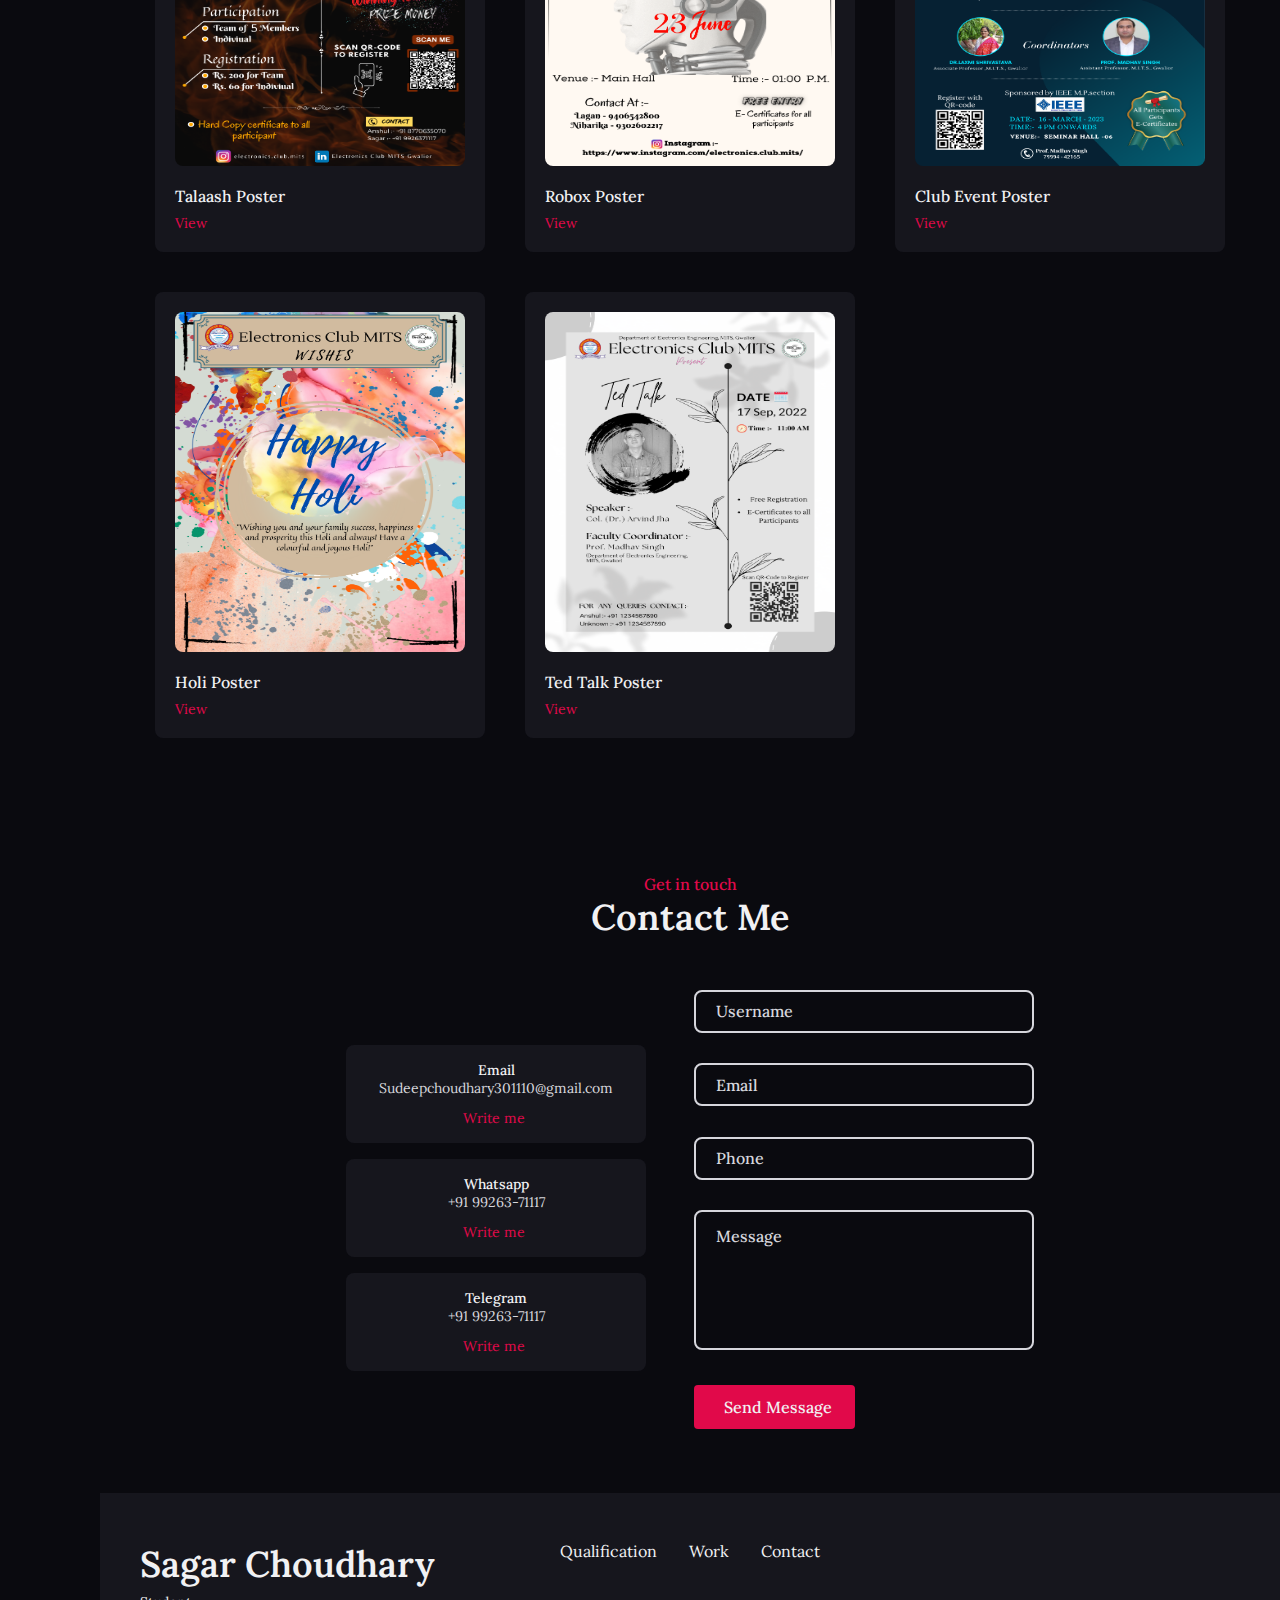
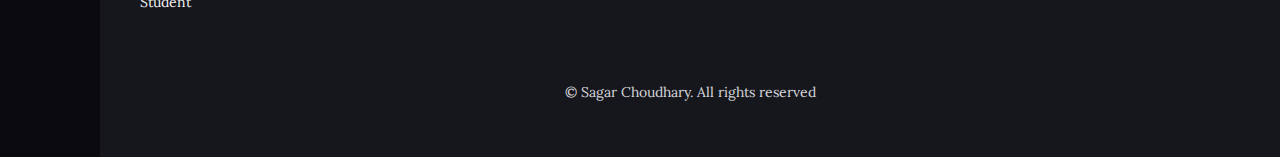
==== commit 527100f0: "Update index.html" ====
--- a/index.html
+++ b/index.html
@@ -87,7 +87,7 @@
                 <div class="home__data">
                     <h1 class="home__title">Hi, I'am Sagar</h1>
                     <p class="home__description">As a lifelong learner, I embrace new challenges and welcome opportunities for professional development. I constantly seeking ways to optimize processes and drive efficiency. With a positive and adaptable mindset, I am always open to feedback and actively seek to grow both personally and professionally.</p>
-                    <a href="images/Sagar's-Resume.pdf" class="button" download=""><i class="uil uil-user button__icon"></i>
+                    <a href="images/Sagar_Resume_S.pdf" class="button" download="Resume(sagar)"><i class="uil uil-user button__icon"></i>
                     Download CV
                     </a>
                 </div>
@@ -134,6 +134,23 @@
                     </h3>
 
                     <div class="timeline">
+                        <div class="timeline__item">
+                            <div class="circle__dot"></div>
+                            <h3 class="timeline__title">8.585 CGPA ( till 6<sup>th</sup> Sem )</h3>
+                            <p class="timeline__text">B.Tech in Electronics & Telecommunication Engineering</p>
+                            <p class="timeline__text">Madhav Institute Of Technology & Science, Gwalior, M.P.</p>
+                            <span class="timeline__date"><i class="uil uil-calendar-alt"></i>
+                            2020 - 2024</span>
+                        </div>
+
+                        <div class="timeline__item">
+                            <div class="circle__dot"></div>
+                            <h3 class="timeline__title">79.4% in class 12<sup>th</sup></h3>
+                            <p class="timeline__text">Ramakrishna Vidya Mandir School</p>
+                            <span class="timeline__date"><i class="uil uil-calendar-alt"></i>
+                            2019 - 2020</span>
+                        </div>                        
+                        
                         <div class="timeline__item">
                             <div class="circle__dot"></div>
                             <h3 class="timeline__title">78.2% in Class 10<sup>th</sup></h3>
@@ -142,14 +159,7 @@
                             2017 - 2018</span>
                         </div>
 
-                        <div class="timeline__item">
-                            <div class="circle__dot"></div>
-                            <h3 class="timeline__title">79.4% in class 12<sup>th</sup></h3>
-                            <p class="timeline__text">Ramakrishna Vidya Mandir School</p>
-                            <span class="timeline__date"><i class="uil uil-calendar-alt"></i>
-                            2019 - 2020</span>
-                        </div>
-
+                        
                         <div class="timeline__item">
                             <div class="circle__dot"></div>
                             <h3 class="timeline__title">92.4% percentile</h3>
@@ -157,18 +167,10 @@
                             <span class="timeline__date"><i class="uil uil-calendar-alt"></i>
                             2018 - 2020</span>
                         </div>
-                        
+
                         <div class="timeline__item">
                             <div class="circle__dot"></div>
-                            <h3 class="timeline__title">B.Tech in Electronics & Telecommunication Engineering</h3>
-                            <p class="timeline__text">Madhav Institute Of Technology & Science, Gwalior, M.P.</p>
-                            <span class="timeline__date"><i class="uil uil-calendar-alt"></i>
-                            2020 - 2024</span>
-                        </div>
-
-                        <div class="timeline__item">
-                            <div class="circle__dot"></div>
-                            <h3 class="timeline__title">8.585 CGPA ( till 6<sup>th</sup> Sem )</h3>
+                            <h3 class="timeline__title"></h3>
                             <p class="timeline__text">Madhav Institute Of Technology & Science, Gwalior, M.P.</p>
                             <span class="timeline__date"><i class="uil uil-calendar-alt"></i>
                             2020 - 2024</span>
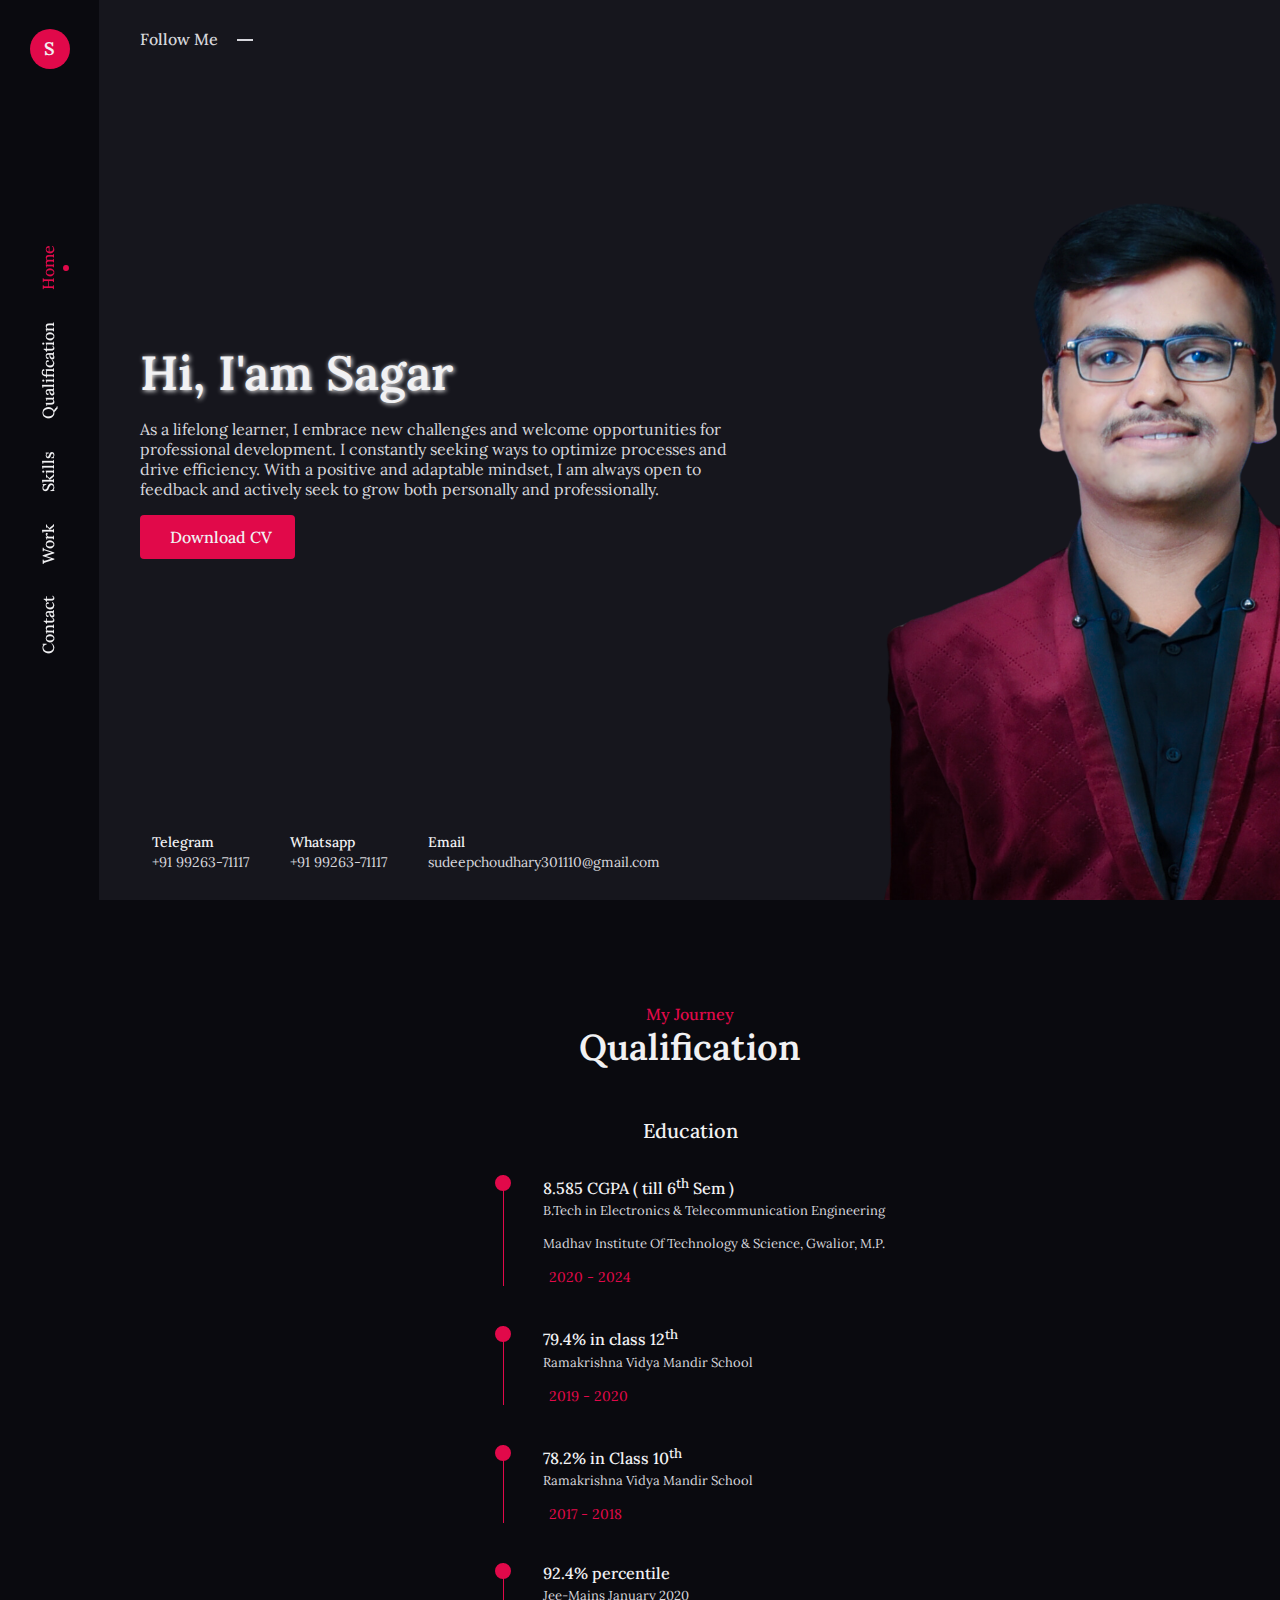
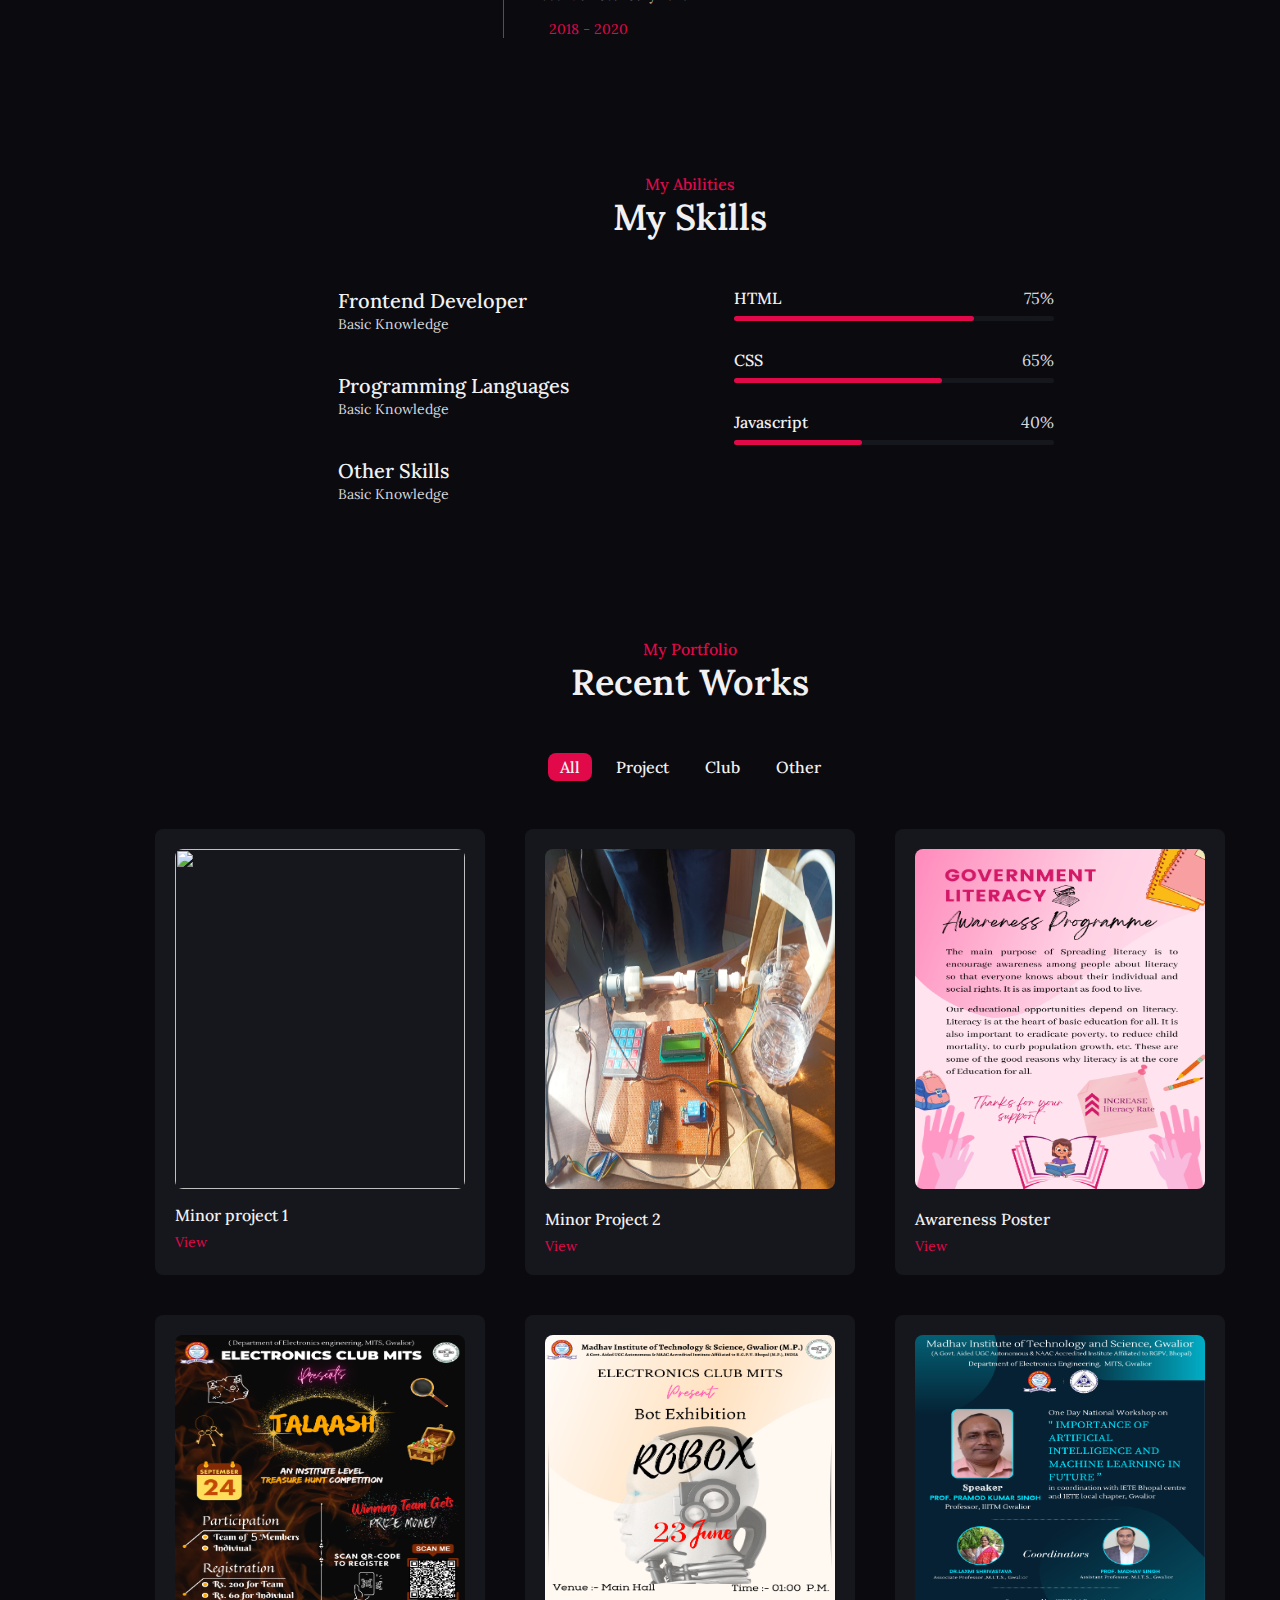
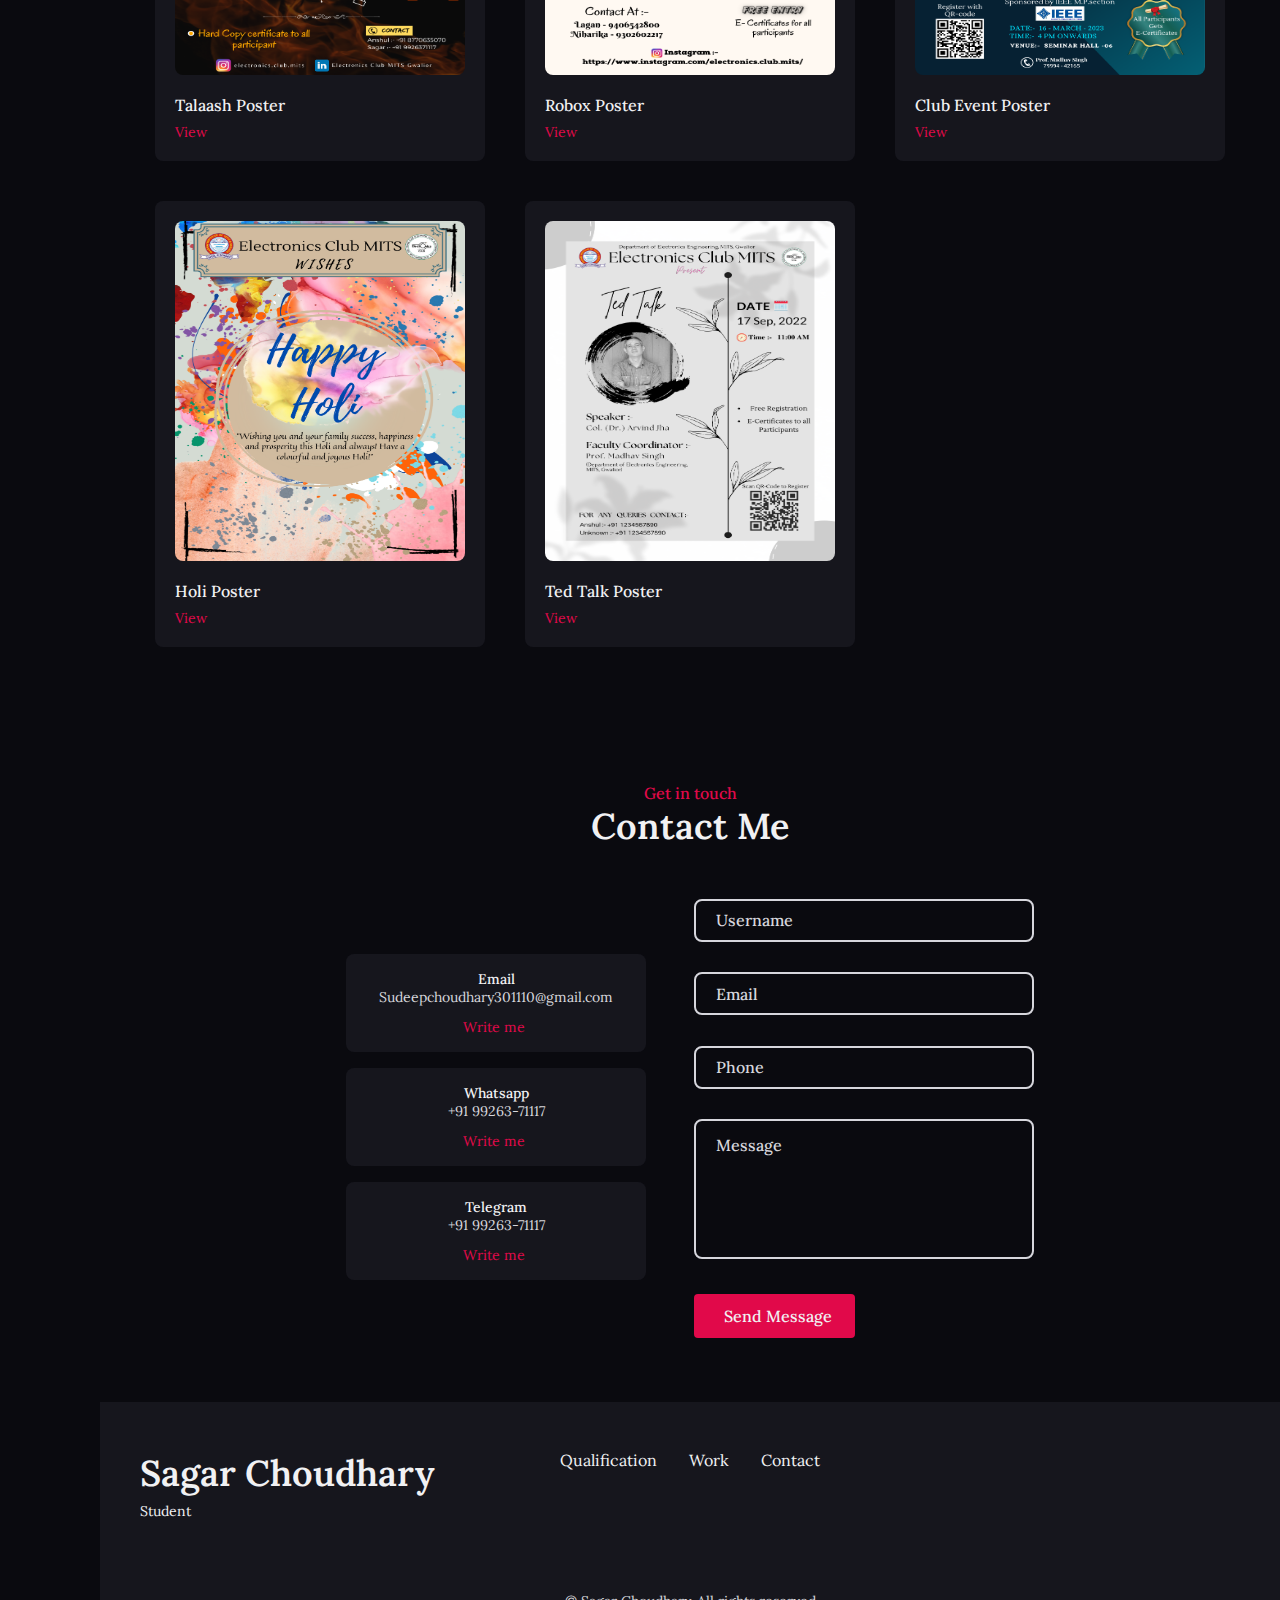
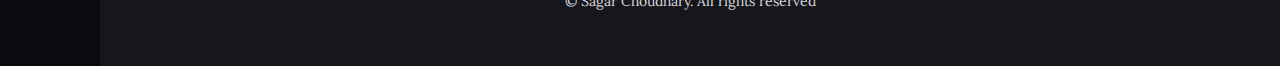
==== commit 648e74ff: "Update index.html" ====
--- a/index.html
+++ b/index.html
@@ -168,14 +168,6 @@
                             2018 - 2020</span>
                         </div>
 
-                        <div class="timeline__item">
-                            <div class="circle__dot"></div>
-                            <h3 class="timeline__title"></h3>
-                            <p class="timeline__text">Madhav Institute Of Technology & Science, Gwalior, M.P.</p>
-                            <span class="timeline__date"><i class="uil uil-calendar-alt"></i>
-                            2020 - 2024</span>
-                        </div>
-
                     </div>
                 </div>
             </div>
